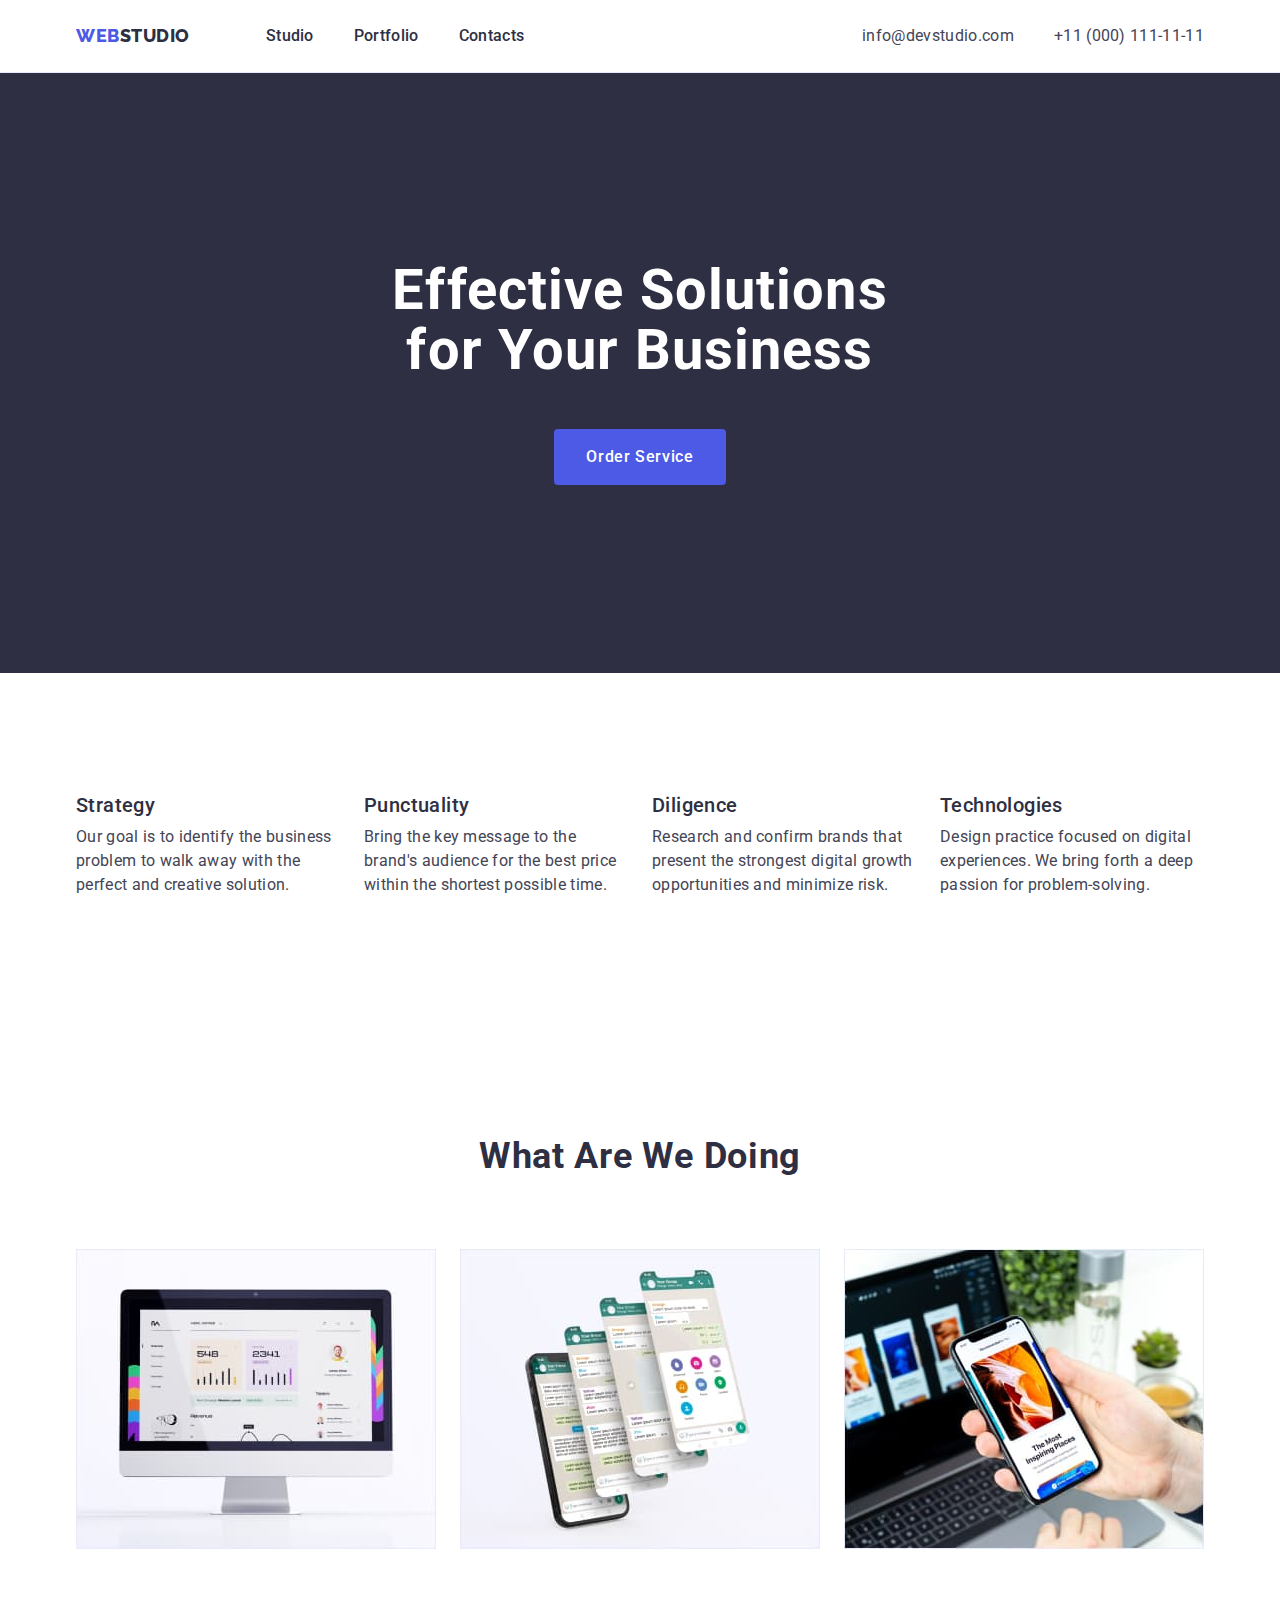
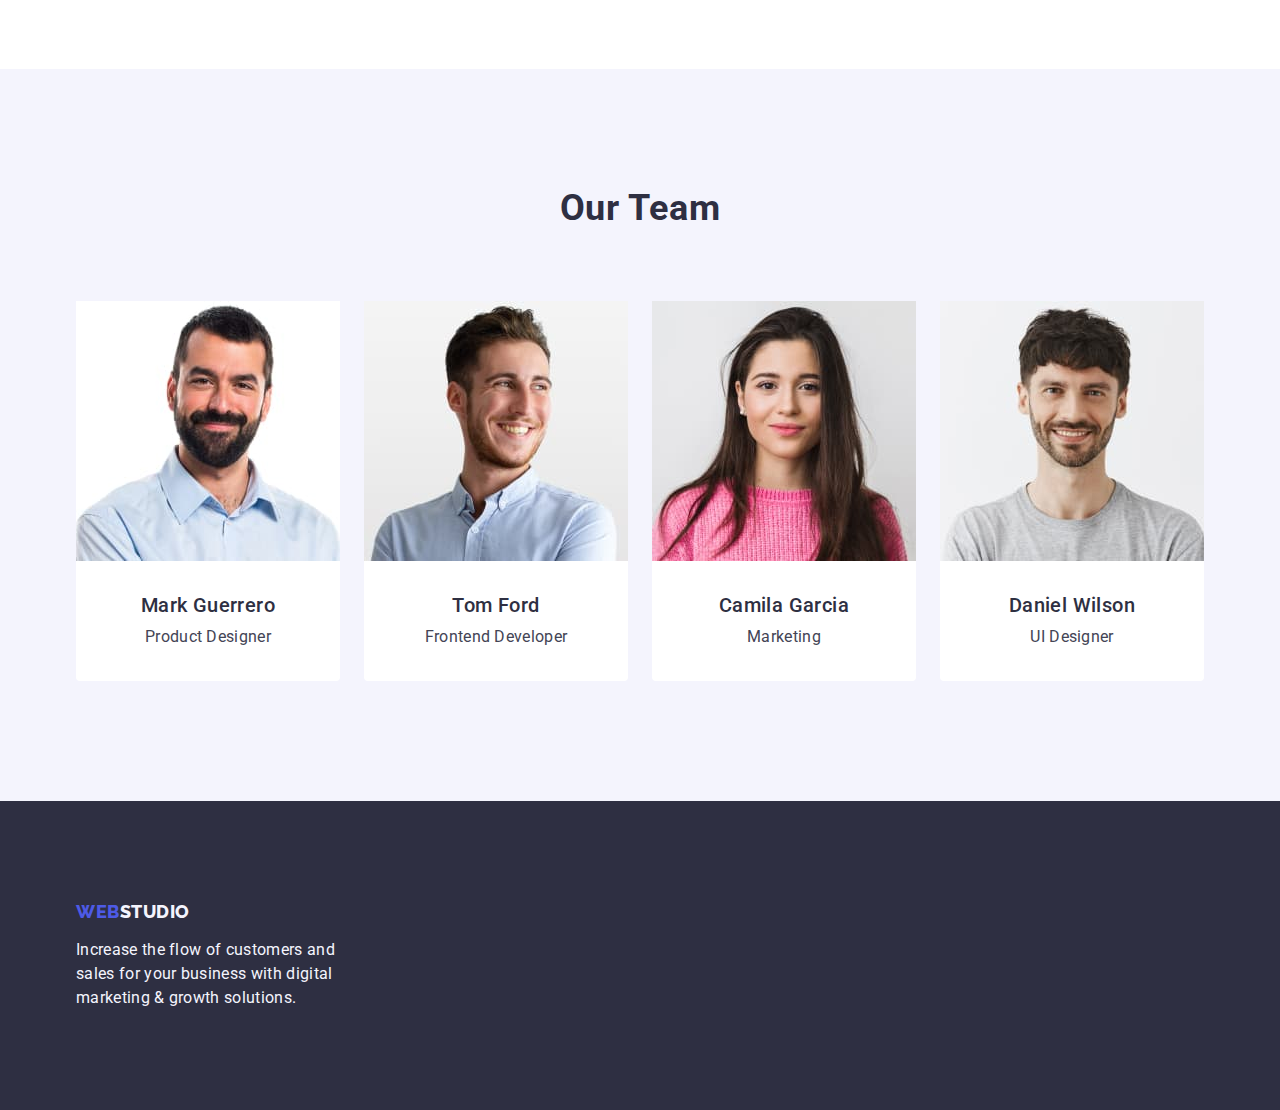
==== index.html @ d8a312a1 "Initial commit" ====
<!DOCTYPE html>
<html lang="en">
  <head>
    <meta charset="UTF-8" />
    <meta name="viewport" content="width=device-width, initial-scale=1.0" />
    <title>WEB Studio</title>
    <link
      rel="stylesheet"
      href="https://cdnjs.cloudflare.com/ajax/libs/modern-normalize/2.0.0/modern-normalize.min.css"
    />
    <link rel="preconnect" href="https://fonts.googleapis.com" />
    <link rel="preconnect" href="https://fonts.gstatic.com" crossorigin />
    <link
      href="https://fonts.googleapis.com/css2?family=Raleway:wght@800&family=Roboto:wght@400;500;700&display=swap"
      rel="stylesheet"
    />
    <link rel="stylesheet" href="./css/styles.css" />
  </head>
  <body>
    <header class="heder">
      <div class="heder-container container">
        <nav class="navigation">
          <a href="./index.html" class="logo link"
            >Web<span class="accent">Studio</span></a
          >
          <ul class="nav-list list">
            <li>
              <a href="./index.html" class="nav-link link">Studio</a>
            </li>
            <li>
              <a href="./portfolio.html" class="nav-link link">Portfolio</a>
            </li>
            <li>
              <a href="" class="nav-link link">Contacts</a>
            </li>
          </ul>
        </nav>
        <address class="address">
          <ul class="address-list list">
            <li>
              <a href="mailto:info@devstudio.com" class="address-link link"
                >info@devstudio.com</a
              >
            </li>
            <li>
              <a href="tel:+110001111111" class="address-link link"
                >+11 (000) 111-11-11</a
              >
            </li>
          </ul>
        </address>
      </div>
    </header>
    <main>
      <section class="hero">
        <div class="container">
          <h1 class="hero-title">Effective Solutions for Your Business</h1>
          <button type="button" class="hero-btn btn">Order Service</button>
        </div>
      </section>

      <section class="section features">
        <div class="container">
          <h2 class="section-title visually-hidden">Features</h2>
          <ul class="features-list list">
            <li class="features-item">
              <h3 class="subtitle">Strategy</h3>
              <p class="text">
                Our goal is to identify the business problem to walk away with
                the perfect and creative solution.
              </p>
            </li>
            <li class="features-item">
              <h3 class="subtitle">Punctuality</h3>
              <p class="text">
                Bring the key message to the brand's audience for the best price
                within the shortest possible time.
              </p>
            </li>
            <li class="features-item">
              <h3 class="subtitle">Diligence</h3>
              <p class="text">
                Research and confirm brands that present the strongest digital
                growth opportunities and minimize risk.
              </p>
            </li>
            <li class="features-item">
              <h3 class="subtitle">Technologies</h3>
              <p class="text">
                Design practice focused on digital experiences. We bring forth a
                deep passion for problem-solving.
              </p>
            </li>
          </ul>
        </div>
      </section>

      <section class="wokr section">
        <div class="container">
          <h2 class="section-title">What are we doing</h2>
          <ul class="work-list list">
            <li class="work-item">
              <img src="./images/img1.jpg" alt="PC" width="360" />
            </li>
            <li class="work-item">
              <img src="./images/img2.jpg" alt="Mobile" width="360" />
            </li>
            <li class="work-item">
              <img src="./images/img3.jpg" alt="Phone" width="360" />
            </li>
          </ul>
        </div>
      </section>

      <section class="team section">
        <div class="container">
          <h2 class="section-title">Our Team</h2>
          <ul class="team-list list">
            <li class="team-item">
              <img src="./images/photo1.jpg" alt="Mark Guerrero" width="264" />
              <div class="wrap">
                <h3 class="subtitle">Mark Guerrero</h3>
                <p class="text">Product Designer</p>
              </div>
            </li>
            <li class="team-item">
              <img src="./images/photo2.jpg" alt="Tom Ford" width="264" />
              <div class="wrap">
                <h3 class="subtitle">Tom Ford</h3>
                <p class="text">Frontend Developer</p>
              </div>
            </li>
            <li class="team-item">
              <img src="./images/photo3.jpg" alt="Camila Garcia" width="264" />
              <div class="wrap">
                <h3 class="subtitle">Camila Garcia</h3>
                <p class="text">Marketing</p>
              </div>
            </li>
            <li class="team-item">
              <img src="./images/photo4.jpg" alt="Daniel Wilson" width="264" />
              <div class="wrap">
                <h3 class="subtitle">Daniel Wilson</h3>
                <p class="text">UI Designer</p>
              </div>
            </li>
          </ul>
        </div>
      </section>
    </main>
    <footer class="footer footer-section">
      <div class="container">
        <a href="./index.html" class="footer-logo logo link"
          >Web<span class="footer-span">Studio</span></a
        >
        <p class="footer-text">
          Increase the flow of customers and sales for your business with
          digital marketing & growth solutions.
        </p>
      </div>
    </footer>
  </body>
</html>
---- css/styles.css ----
/* ============== COMMON STYLES ============== */
:root {
    --iris: #4D5AE5;
    --ocean: #404BBF;
    --white: #FFFFFF;
    --navy-blue: #2E2F42;
    --slate: #434455;
    --cloud: #F4F4FD;
    --cornflower:#E7E9FC;
}

h1,
h2,
h3,
h4,
h5,
h6,
p {
    margin-top: 0;
    margin-bottom: 0;
}

ul,
ol {
    margin-top: 0;
    margin-bottom: 0;
    padding-left: 0;
}

img {
    display: block;
}

.list {
    list-style-type: none;
}

.link {
    text-decoration: none;
}

button {
    cursor: pointer;
}

body {
    font-family: 'Roboto', sans-serif;
    font-size: 16px;
    font-weight: 400;
    line-height: 1.5;
    letter-spacing: 0.02em;
    color: var(--slate);
    background-color: var(--white);
}

.container {
    max-width:1158px;
    padding-left: 15px;
    padding-right: 15px;
    margin-left: auto;
    margin-right: auto;     
}

.section-title {
    margin-bottom: 72px;
    text-align: center;
    font-size: 36px;
    font-weight: 700;
    line-height: 1.11;
    letter-spacing: 0.02em;
    text-transform: capitalize;
    color: var(--navy-blue);
}

.visually-hidden {
    position: absolute;
    width: 1px;
    height: 1px;
    margin: -1px;
    border: 0;
    padding: 0;
    white-space: nowrap;
    clip-path: inset(100%);
    clip: rect(0 0 0 0);
    overflow: hidden;
}

.section {
    padding-top: 120px;
    padding-bottom: 120px;
}
/* ============== COMMON STYLES ============== */

/* ============== HEDER STYLES ============== */

.heder {
    border-bottom: 1px solid var(--cornflower);
}

.heder-container {
    display: flex;
    justify-content: space-between;
}

.navigation {
    display: flex;
    align-items: center;
}


.logo{
    margin-right: 76px;
    font-family: 'Raleway', sans-serif;
    color: var(--iris);
    font-size: 18px;
    font-weight: 800;
    line-height: 1.17;
    letter-spacing: 0.03em;
    text-transform: uppercase;       
}

.accent {
    color: var(--navy-blue);
}

.nav-list {
    display: flex;
    gap: 40px;
}

.nav-link {
    display: inline-block;
    padding-top: 24px;
    padding-bottom: 24px;
    color: var(--navy-blue);
    font-weight: 500;
    font-style: normal;
}

address {
    font-style: normal;
}

.address-list {
    display: flex;
    gap: 40px;
}

.address-link {
    display: inline-block;
    padding-top: 24px;
    padding-bottom: 24px;
    color: var(--slate);
    font-family: Roboto;
    
}

.nav-link:hover,
.nav-link:focus,
.address-link:hover,
.address-link:focus {
    color: var(--ocean);
}
/* ============== HEDER STYLES ============== */

/* ============== HERO STYLES ============== */
.hero{
    padding-top: 188px;
    padding-bottom: 188px;
    background-color: var(--navy-blue);
}

.hero-title {
    max-width: 496px;
    margin-left: auto;
    margin-right: auto;
    margin-bottom: 48px;
    text-align: center;
    font-size: 56px;
    font-weight: 700;
    line-height: 1.07;
    letter-spacing: 0.02em;
    color: var(--white);
}

.btn {
    display: block;
    border-radius: 4px;
   font-family: inherit;
    font-size: 16px;
    font-weight: 500;
    line-height: 1.5;
    letter-spacing: 0.04em;
    color: var(--white);
    background-color: #4D5AE5;
   
}

.btn:hover,
.btn:focus {
    background-color: var(--ocean);
}

.hero-btn {
    margin-left: auto;
    margin-right: auto;
    border: none;
    padding: 16px 32px;
    min-width: 169px;
}

/* ============== HERO STYLES ============== */

/* ============== Features STYLES ============== */

/* .features {
    padding-bottom: 120px;
} */

.features-list {
    display: flex;
    gap: 24px;
}

.features-item {
    flex-basis: calc((100% - 3 * 24px) / 4);
}

.subtitle {
    margin-bottom: 8px;
    color: var(--navy-blue);
    font-size: 20px;
    font-weight: 500;
    line-height: 1.2;
    letter-spacing: 0.02em;
}


/* ============== Features STYLES ============== */

/* ============== Work STYLES ============== */

.work-list {
    display: flex;
    gap: 24px;
}

/* ============== WORK STYLES ============== */






/* ============== Team STYLES ============== */


.team {
    background-color: var(--cloud);
}

.team-list {
    display: flex;
    gap: 24px;
}

.team-item {
    border-radius: 0px 0px 4px 4px;
    background-color: var(--white);
}

.wrap {
    padding: 32px 0px;
    text-align: center;
}

/* ============== Team STYLES ============== */

/* ============== Footer STYLES ============== */

.footer {
    background-color: var(--navy-blue);
}

.footer-section {
    padding-top: 100px;
    padding-bottom: 100px;
}

.footer-logo {
    display: inline-block;
    margin-bottom: 16px;
}

.footer-span {
    color: var(--cloud);
}

.footer-text{
    width: 264px;
    color: var(--cloud);
}

/* ============== Footer STYLES ============== */

/* ============== PORTFOLIO STYLES ============== */

.portfolio {
    padding-top: 96px;
}

.filter {
    display: flex;
    gap: 24px;
    justify-content: center;
    margin-bottom: 72px;
}

.portfolio-btn{
    display: block;
    padding: 12px 24px;
    border: 1px solid var(--cornflower);
    background: var(--cloud);
    text-align: center;
    font-weight: 500;
    letter-spacing: 0.04em;
    color: var(--iris);
}

.portfolio-btn:hover,
.portfolio-btn:focus {
    border: 1px solid transparent;
    background: var(--ocean);
    color: var(--white);
}

.portfolio-list {
    display: flex;
    flex-wrap: wrap;
    row-gap: 48px;
    column-gap: 24px;
}

.portfolio-wrap {
    border: 1px solid #e7e9fc;
    border-top: none;
    padding: 32px 16px;
}

.text{
    color: var(--slate);
}
/* ============== PORTFOLIO STYLES ============== */
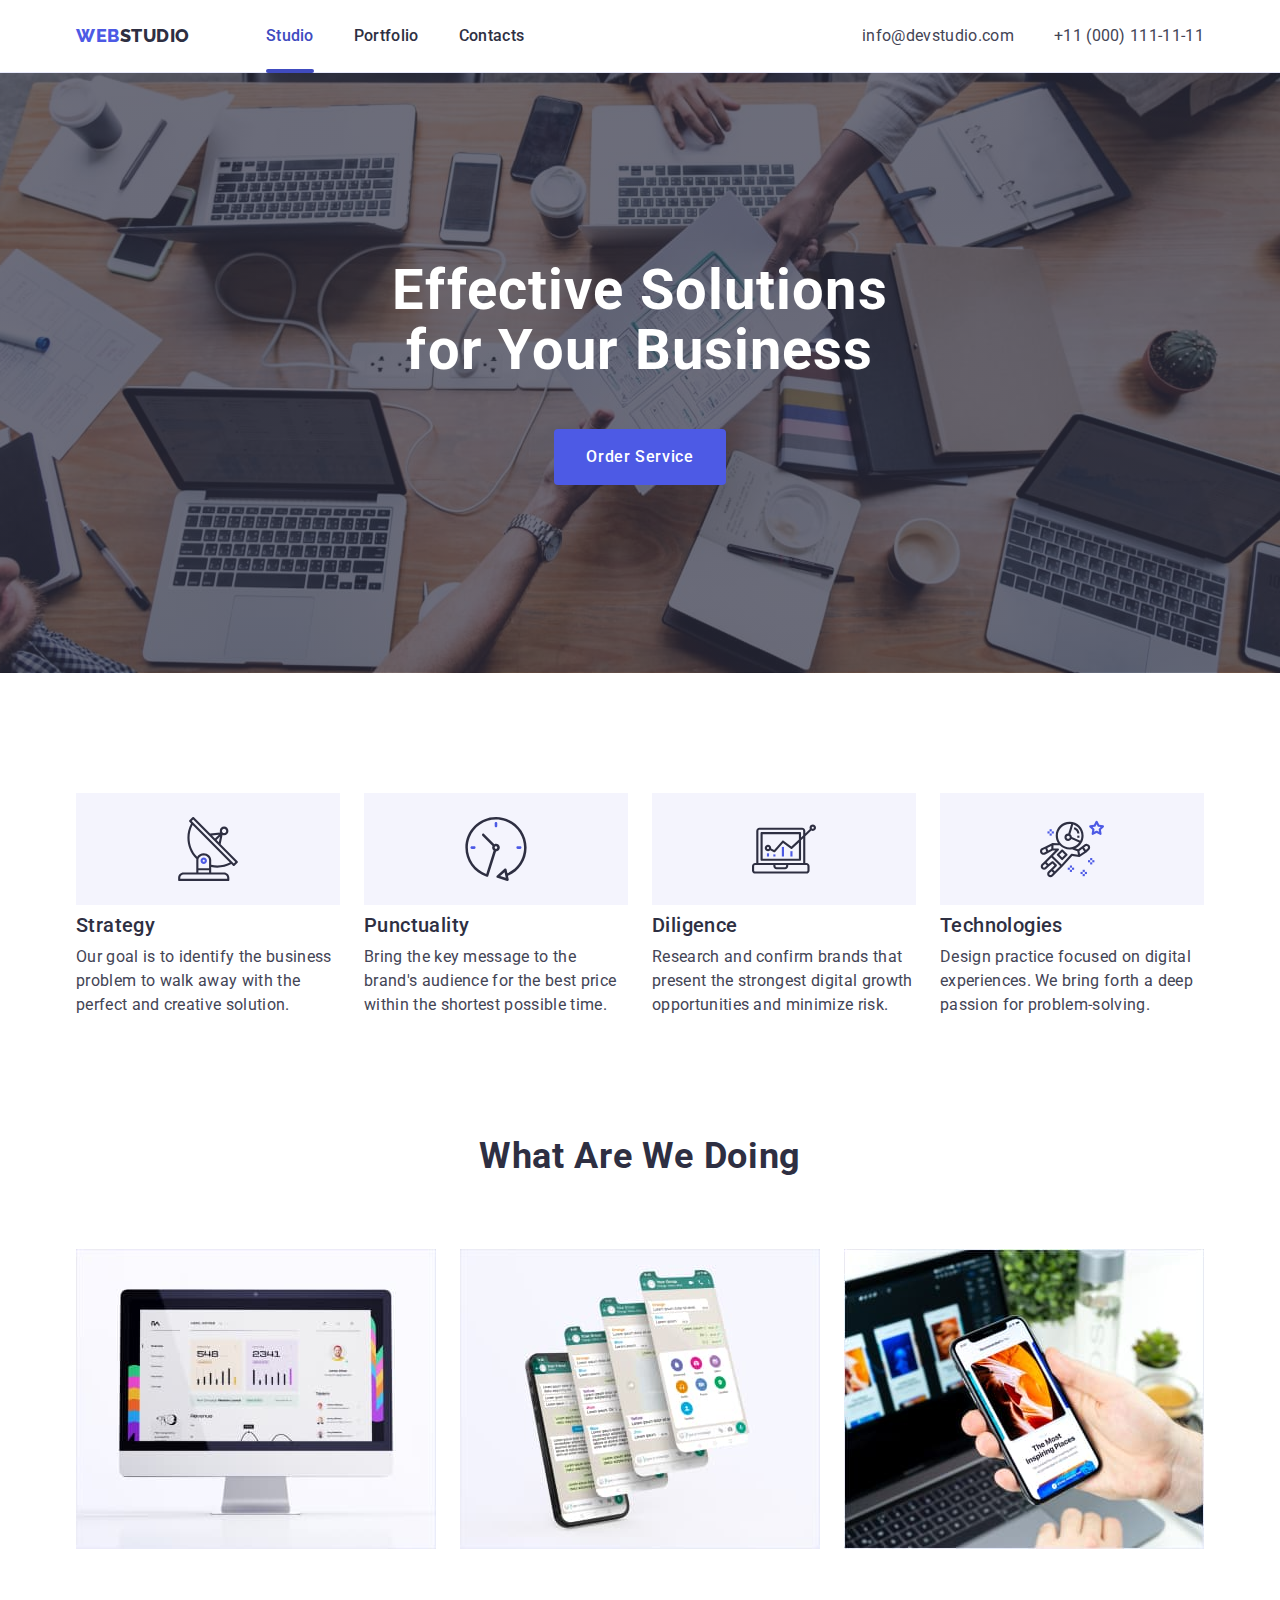
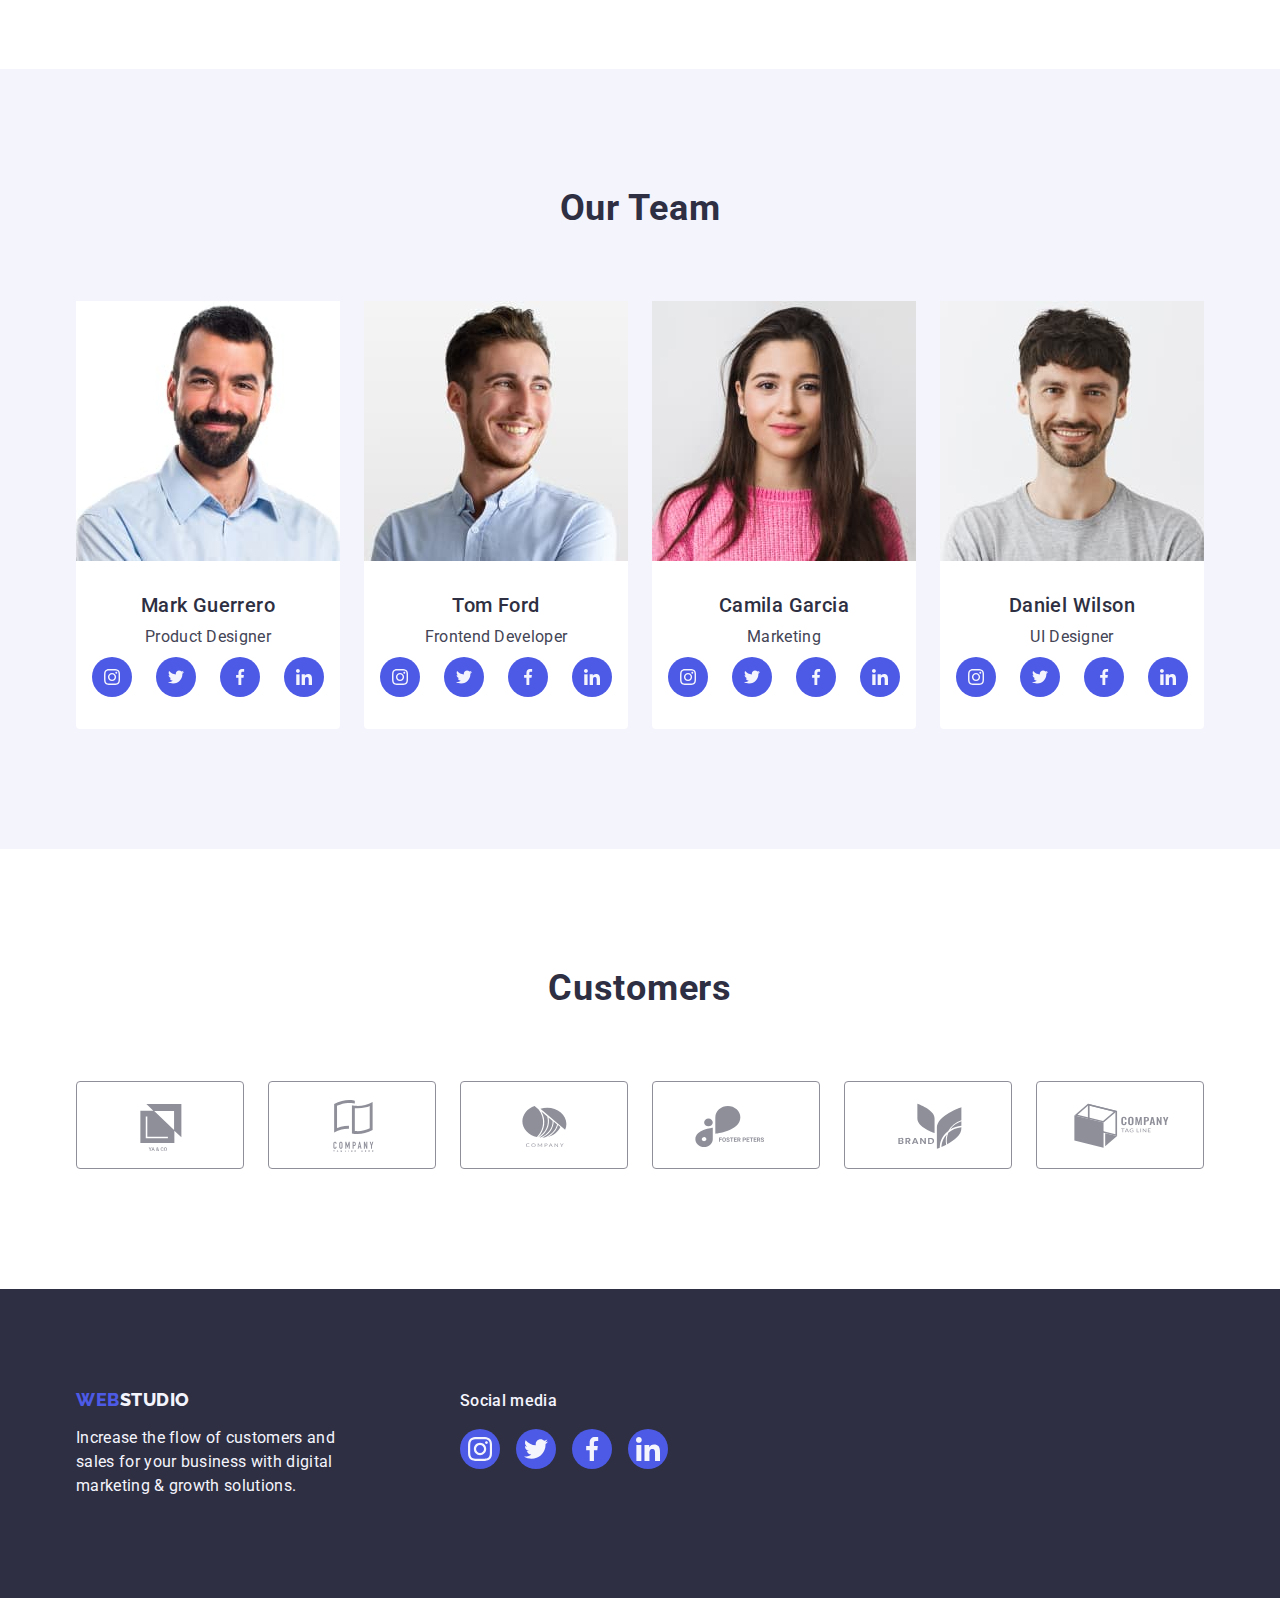
==== commit 0873680f: "hw" ====
--- a/index.html
+++ b/index.html
@@ -25,7 +25,7 @@
           >
           <ul class="nav-list list">
             <li>
-              <a href="./index.html" class="nav-link link">Studio</a>
+              <a href="./index.html" class="nav-link link current">Studio</a>
             </li>
             <li>
               <a href="./portfolio.html" class="nav-link link">Portfolio</a>
@@ -55,7 +55,9 @@
       <section class="hero">
         <div class="container">
           <h1 class="hero-title">Effective Solutions for Your Business</h1>
-          <button type="button" class="hero-btn btn">Order Service</button>
+          <button type="button" class="hero-btn btn" data-modal-open>
+            Order Service
+          </button>
         </div>
       </section>
 
@@ -64,6 +66,16 @@
           <h2 class="section-title visually-hidden">Features</h2>
           <ul class="features-list list">
             <li class="features-item">
+              <div class="wrap-icon">
+                <svg
+                  class="features-icon"
+                  width="64"
+                  height="64"
+                  aria-label="antenna icon"
+                >
+                  <use href="./images/icons.svg#icon-antenna"></use>
+                </svg>
+              </div>
               <h3 class="subtitle">Strategy</h3>
               <p class="text">
                 Our goal is to identify the business problem to walk away with
@@ -71,6 +83,16 @@
               </p>
             </li>
             <li class="features-item">
+              <div class="wrap-icon">
+                <svg
+                  class="features-icon"
+                  width="64"
+                  height="64"
+                  aria-label="antenna icon"
+                >
+                  <use href="./images/icons.svg#icon-clock"></use>
+                </svg>
+              </div>
               <h3 class="subtitle">Punctuality</h3>
               <p class="text">
                 Bring the key message to the brand's audience for the best price
@@ -78,6 +100,16 @@
               </p>
             </li>
             <li class="features-item">
+              <div class="wrap-icon">
+                <svg
+                  class="features-icon"
+                  width="64"
+                  height="64"
+                  aria-label="antenna icon"
+                >
+                  <use href="./images/icons.svg#icon-diagram"></use>
+                </svg>
+              </div>
               <h3 class="subtitle">Diligence</h3>
               <p class="text">
                 Research and confirm brands that present the strongest digital
@@ -85,6 +117,16 @@
               </p>
             </li>
             <li class="features-item">
+              <div class="wrap-icon">
+                <svg
+                  class="features-icon"
+                  width="64"
+                  height="64"
+                  aria-label="antenna icon"
+                >
+                  <use href="./images/icons.svg#icon-astronaut"></use>
+                </svg>
+              </div>
               <h3 class="subtitle">Technologies</h3>
               <p class="text">
                 Design practice focused on digital experiences. We bring forth a
@@ -121,6 +163,56 @@
               <div class="wrap">
                 <h3 class="subtitle">Mark Guerrero</h3>
                 <p class="text">Product Designer</p>
+                <ul class="social-list list">
+                  <li>
+                    <a class="social-link link" href="">
+                      <svg
+                        class="social-icon"
+                        width="16"
+                        height="16"
+                        aria-label="icon instagram"
+                      >
+                        <use href="./images/icons.svg#icon-instagram"></use>
+                      </svg>
+                    </a>
+                  </li>
+                  <li>
+                    <a class="social-link link" href="">
+                      <svg
+                        class="social-icon"
+                        width="16"
+                        height="16"
+                        aria-label="icon twitter"
+                      >
+                        <use href="./images/icons.svg#icon-twitter"></use>
+                      </svg>
+                    </a>
+                  </li>
+                  <li>
+                    <a class="social-link link" href="">
+                      <svg
+                        class="social-icon"
+                        width="16"
+                        height="16"
+                        aria-label="icon facebook"
+                      >
+                        <use href="./images/icons.svg#icon-facebook"></use>
+                      </svg>
+                    </a>
+                  </li>
+                  <li>
+                    <a class="social-link link" href="">
+                      <svg
+                        class="social-icon"
+                        width="16"
+                        height="16"
+                        aria-label="icon linkedin"
+                      >
+                        <use href="./images/icons.svg#icon-linkedin"></use>
+                      </svg>
+                    </a>
+                  </li>
+                </ul>
               </div>
             </li>
             <li class="team-item">
@@ -128,6 +220,56 @@
               <div class="wrap">
                 <h3 class="subtitle">Tom Ford</h3>
                 <p class="text">Frontend Developer</p>
+                <ul class="social-list list">
+                  <li>
+                    <a class="social-link link" href="">
+                      <svg
+                        class="social-icon"
+                        width="16"
+                        height="16"
+                        aria-label="icon instagram"
+                      >
+                        <use href="./images/icons.svg#icon-instagram"></use>
+                      </svg>
+                    </a>
+                  </li>
+                  <li>
+                    <a class="social-link link" href="">
+                      <svg
+                        class="social-icon"
+                        width="16"
+                        height="16"
+                        aria-label="icon twitter"
+                      >
+                        <use href="./images/icons.svg#icon-twitter"></use>
+                      </svg>
+                    </a>
+                  </li>
+                  <li>
+                    <a class="social-link link" href="">
+                      <svg
+                        class="social-icon"
+                        width="16"
+                        height="16"
+                        aria-label="icon facebook"
+                      >
+                        <use href="./images/icons.svg#icon-facebook"></use>
+                      </svg>
+                    </a>
+                  </li>
+                  <li>
+                    <a class="social-link link" href="">
+                      <svg
+                        class="social-icon"
+                        width="16"
+                        height="16"
+                        aria-label="icon linkedin"
+                      >
+                        <use href="./images/icons.svg#icon-linkedin"></use>
+                      </svg>
+                    </a>
+                  </li>
+                </ul>
               </div>
             </li>
             <li class="team-item">
@@ -135,6 +277,56 @@
               <div class="wrap">
                 <h3 class="subtitle">Camila Garcia</h3>
                 <p class="text">Marketing</p>
+                <ul class="social-list list">
+                  <li>
+                    <a class="social-link link" href="">
+                      <svg
+                        class="social-icon"
+                        width="16"
+                        height="16"
+                        aria-label="icon instagram"
+                      >
+                        <use href="./images/icons.svg#icon-instagram"></use>
+                      </svg>
+                    </a>
+                  </li>
+                  <li>
+                    <a class="social-link link" href="">
+                      <svg
+                        class="social-icon"
+                        width="16"
+                        height="16"
+                        aria-label="icon twitter"
+                      >
+                        <use href="./images/icons.svg#icon-twitter"></use>
+                      </svg>
+                    </a>
+                  </li>
+                  <li>
+                    <a class="social-link link" href="">
+                      <svg
+                        class="social-icon"
+                        width="16"
+                        height="16"
+                        aria-label="icon facebook"
+                      >
+                        <use href="./images/icons.svg#icon-facebook"></use>
+                      </svg>
+                    </a>
+                  </li>
+                  <li>
+                    <a class="social-link link" href="">
+                      <svg
+                        class="social-icon"
+                        width="16"
+                        height="16"
+                        aria-label="icon linkedin"
+                      >
+                        <use href="./images/icons.svg#icon-linkedin"></use>
+                      </svg>
+                    </a>
+                  </li>
+                </ul>
               </div>
             </li>
             <li class="team-item">
@@ -142,22 +334,221 @@
               <div class="wrap">
                 <h3 class="subtitle">Daniel Wilson</h3>
                 <p class="text">UI Designer</p>
-              </div>
+                <ul class="social-list list">
+                  <li>
+                    <a class="social-link link" href="">
+                      <svg
+                        class="social-icon"
+                        width="16"
+                        height="16"
+                        aria-label="icon instagram"
+                      >
+                        <use href="./images/icons.svg#icon-instagram"></use>
+                      </svg>
+                    </a>
+                  </li>
+                  <li>
+                    <a class="social-link link" href="">
+                      <svg
+                        class="social-icon"
+                        width="16"
+                        height="16"
+                        aria-label="icon twitter"
+                      >
+                        <use href="./images/icons.svg#icon-twitter"></use>
+                      </svg>
+                    </a>
+                  </li>
+                  <li>
+                    <a class="social-link link" href="">
+                      <svg
+                        class="social-icon"
+                        width="16"
+                        height="16"
+                        aria-label="icon facebook"
+                      >
+                        <use href="./images/icons.svg#icon-facebook"></use>
+                      </svg>
+                    </a>
+                  </li>
+                  <li>
+                    <a class="social-link link" href="">
+                      <svg
+                        class="social-icon"
+                        width="16"
+                        height="16"
+                        aria-label="icon linkedin"
+                      >
+                        <use href="./images/icons.svg#icon-linkedin"></use>
+                      </svg>
+                    </a>
+                  </li>
+                </ul>
+              </div>
+            </li>
+          </ul>
+        </div>
+      </section>
+
+      <section class="section">
+        <div class="container">
+          <h2 class="section-title">Customers</h2>
+          <ul class="customers-list list">
+            <li>
+              <a class="customers-link link" href="">
+                <svg
+                  class="customers-icon"
+                  width="104"
+                  height="56"
+                  aria-label="logo1"
+                >
+                  <use href="./images/icons.svg#icon-logo1"></use>
+                </svg>
+              </a>
+            </li>
+            <li>
+              <a class="customers-link link" href="">
+                <svg
+                  class="customers-icon"
+                  width="104"
+                  height="56"
+                  aria-label="logo2"
+                >
+                  <use href="./images/icons.svg#icon-logo2"></use>
+                </svg>
+              </a>
+            </li>
+            <li>
+              <a class="customers-link link" href="">
+                <svg
+                  class="customers-icon"
+                  width="104"
+                  height="56"
+                  aria-label="logo3"
+                >
+                  <use href="./images/icons.svg#icon-logo3"></use>
+                </svg>
+              </a>
+            </li>
+            <li>
+              <a class="customers-link link" href="">
+                <svg
+                  class="customers-icon"
+                  width="104"
+                  height="56"
+                  aria-label="logo4"
+                >
+                  <use href="./images/icons.svg#icon-logo4"></use>
+                </svg>
+              </a>
+            </li>
+            <li>
+              <a class="customers-link link" href="">
+                <svg
+                  class="customers-icon"
+                  width="104"
+                  height="56"
+                  aria-label="logo5"
+                >
+                  <use href="./images/icons.svg#icon-logo5"></use>
+                </svg>
+              </a>
+            </li>
+            <li>
+              <a class="customers-link link" href="">
+                <svg
+                  class="customers-icon"
+                  width="104"
+                  height="56"
+                  aria-label="logo6"
+                >
+                  <use href="./images/icons.svg#icon-logo6"></use>
+                </svg>
+              </a>
             </li>
           </ul>
         </div>
       </section>
     </main>
-    <footer class="footer footer-section">
-      <div class="container">
-        <a href="./index.html" class="footer-logo logo link"
-          >Web<span class="footer-span">Studio</span></a
-        >
-        <p class="footer-text">
-          Increase the flow of customers and sales for your business with
-          digital marketing & growth solutions.
-        </p>
+    <footer class="footer">
+      <div class="footer-container container">
+        <div>
+          <a href="./index.html" class="footer-logo logo link"
+            >Web<span class="footer-span">Studio</span></a
+          >
+          <p class="footer-text">
+            Increase the flow of customers and sales for your business with
+            digital marketing & growth solutions.
+          </p>
+        </div>
+        <div>
+          <p class="social-text">Social media</p>
+          <ul class="footer-social-list list">
+            <li>
+              <a class="social-link link" href="">
+                <svg
+                  class="social-icon"
+                  width="24"
+                  height="24"
+                  aria-label="icon instagram"
+                >
+                  <use href="./images/icons.svg#icon-instagram"></use>
+                </svg>
+              </a>
+            </li>
+            <li>
+              <a class="social-link link" href="">
+                <svg
+                  class="social-icon"
+                  width="24"
+                  height="24"
+                  aria-label="icon twitter"
+                >
+                  <use href="./images/icons.svg#icon-twitter"></use>
+                </svg>
+              </a>
+            </li>
+            <li>
+              <a class="social-link link" href="">
+                <svg
+                  class="social-icon"
+                  width="24"
+                  height="24"
+                  aria-label="icon facebook"
+                >
+                  <use href="./images/icons.svg#icon-facebook"></use>
+                </svg>
+              </a>
+            </li>
+            <li>
+              <a class="social-link link" href="">
+                <svg
+                  class="social-icon"
+                  width="24"
+                  height="24"
+                  aria-label="icon linkedin"
+                >
+                  <use href="./images/icons.svg#icon-linkedin"></use>
+                </svg>
+              </a>
+            </li>
+          </ul>
+        </div>
       </div>
     </footer>
+
+    <!-- BACKDROP -->
+
+    <div class="backdrop is-hidden" data-modal>
+      <div class="modal">
+        <button class="modal-close-btn" type="button" data-modal-close>
+          <svg class="close-btn-icon" width="8" height="8">
+            <use href="./images/icons.svg#icon-close-btn"></use>
+          </svg>
+        </button>
+      </div>
+    </div>
+
+    <script src="./js/modal.js"></script>
   </body>
 </html>
--- a/css/styles.css
+++ b/css/styles.css
@@ -135,6 +135,8 @@
     color: var(--navy-blue);
     font-weight: 500;
     font-style: normal;
+
+    transition: color cubic-bezier(0.4, 0, 0.2, 1) 250ms;
 }
 
 address {
@@ -152,23 +154,54 @@
     padding-bottom: 24px;
     color: var(--slate);
     font-family: Roboto;
+
+    transition: color cubic-bezier(0.4, 0, 0.2, 1) 250ms;
     
+}
+
+.nav-link {
+    position: relative;
+}
+
+.current {
+    color: var(--ocean);
+}
+
+
+.current::after {
+    display: block;
+    position: absolute;
+    bottom: -1px;
+    content: "";
+    width: 100%;
+    height: 4px;
+    border-radius: 2px;
+    background: var(--ocean);
+
 }
 
 .nav-link:hover,
 .nav-link:focus,
 .address-link:hover,
 .address-link:focus {
-    color: var(--ocean);
+    color: var(--ocean)
 }
 /* ============== HEDER STYLES ============== */
 
 /* ============== HERO STYLES ============== */
 .hero{
+    margin-left: auto;
+    margin-right: auto;
     padding-top: 188px;
     padding-bottom: 188px;
     background-color: var(--navy-blue);
-}
+    background-image:linear-gradient(rgba(46, 47, 66, 0.70), rgba(46, 47, 66, 0.70)), url(../images/hero.jpg);
+    background-size: cover;
+    background-position: center;
+    max-width: 1440px;
+}
+
+
 
 .hero-title {
     max-width: 496px;
@@ -186,13 +219,15 @@
 .btn {
     display: block;
     border-radius: 4px;
-   font-family: inherit;
+    font-family: inherit;
     font-size: 16px;
     font-weight: 500;
     line-height: 1.5;
     letter-spacing: 0.04em;
     color: var(--white);
-    background-color: #4D5AE5;
+    background-color: var(--iris);
+
+    transition: background-color cubic-bezier(0.4, 0, 0.2, 1) 250ms;
    
 }
 
@@ -213,9 +248,9 @@
 
 /* ============== Features STYLES ============== */
 
-/* .features {
-    padding-bottom: 120px;
-} */
+.features {
+    padding-bottom: 0px;
+}
 
 .features-list {
     display: flex;
@@ -224,6 +259,20 @@
 
 .features-item {
     flex-basis: calc((100% - 3 * 24px) / 4);
+}
+
+.wrap-icon {
+    width: 100%;
+    margin-bottom: 8px;
+    padding-top: 24px;
+    padding-bottom: 24px;
+    background-color: var(--cloud);
+}
+
+.features-icon {
+    display: block;
+    margin-left: auto;
+    margin-right: auto;
 }
 
 .subtitle {
@@ -247,11 +296,6 @@
 
 /* ============== WORK STYLES ============== */
 
-
-
-
-
-
 /* ============== Team STYLES ============== */
 
 
@@ -270,11 +314,69 @@
 }
 
 .wrap {
-    padding: 32px 0px;
+    padding: 32px 16px;
     text-align: center;
 }
 
+.wrap .text {
+    margin-bottom: 8px;
+}
+
+.social-list {
+    display: flex;
+    gap: 24px;
+}
+
+.social-link {
+display: flex;
+align-items: center;
+justify-content: center;
+width: 40px;
+height: 40px;
+border-radius: 50%;
+background-color: var(--iris);
+
+transition: background-color cubic-bezier(0.4, 0, 0.2, 1) 250ms;
+}
+
+.social-link:hover,
+.social-link:focus {
+    background-color: var(--ocean);
+}
+
+
 /* ============== Team STYLES ============== */
+
+
+/* ============== Customers ==================== */
+
+.customers-list {
+    display: flex;
+    gap: 24px;
+}
+
+.customers-link {
+    display: flex;
+    width: 168px;
+    height: 88px;
+    justify-content: center;
+    align-items: center;
+    border-radius: 4px;
+    border: 1px solid #8E8F99;
+    fill: #8E8F99;
+
+    transition: border cubic-bezier(0.4, 0, 0.2, 1) 250ms,
+                fill cubic-bezier(0.4, 0, 0.2, 1) 250ms ;
+}
+
+.customers-link:hover,
+.customers-link:focus {
+    border: 1px solid var(--ocean);
+    fill: var(--ocean);
+}
+
+
+/* ============== Customers ==================== */
 
 /* ============== Footer STYLES ============== */
 
@@ -282,7 +384,9 @@
     background-color: var(--navy-blue);
 }
 
-.footer-section {
+.footer-container {
+    display: flex;
+    gap: 120px;
     padding-top: 100px;
     padding-bottom: 100px;
 }
@@ -296,12 +400,96 @@
     color: var(--cloud);
 }
 
-.footer-text{
+.footer-text{  
     width: 264px;
     color: var(--cloud);
 }
 
+.social-text {
+    font-weight: 500;
+    margin-bottom: 16px;;
+    color: var(--cloud);
+}
+
+.footer-social-list{
+    display: flex;
+    gap: 16px;
+}
+
+.footer-social-list .social-link:hover,
+.footer-social-list .social-link:focus {
+    background-color: #31D0AA;
+}
 /* ============== Footer STYLES ============== */
+
+
+/* ===============Backdrop============== */
+
+.backdrop {
+    position: fixed;
+    top: 0;
+    left: 0;
+    z-index: 999;
+    width: 100%;
+    height: 100%;
+    background: rgba(46, 47, 66, 0.40);
+
+    opacity: 1;
+    visibility: visible;
+    pointer-events: auto;
+
+    transition: opacity cubic-bezier(0.4, 0, 0.2, 1) 250ms,
+            visibility cubic-bezier(0.4, 0, 0.2, 1) 250ms;
+
+}
+
+.backdrop.is-hidden {
+    opacity: 0;
+    visibility: hidden;
+    pointer-events: none;
+}
+/* ===============Backdrop============== */
+
+
+/* ===============MODAL============== */
+.modal {
+    position: absolute;
+    top: 50%;
+    left: 50%;
+    transform: translate(-50%, -50%);
+    width: 408px;
+    height: 584px;
+    border-radius: 4px;
+    background: #FCFCFC;
+    box-shadow: 0px 2px 1px 0px rgba(0, 0, 0, 0.20), 0px 1px 3px 0px rgba(0, 0, 0, 0.12), 0px 1px 1px 0px rgba(0, 0, 0, 0.14);
+}
+
+
+
+.modal-close-btn {
+    position: absolute;
+    top: 24px;
+    right: 24px;
+    width: 24px;
+    height: 24px;
+    background-color: var(--cornflower);
+    border-radius: 50%;
+    border: 1px solid rgba(0, 0, 0, 0.10);
+    fill: var(--navy-blue);
+
+    transition: background-color cubic-bezier(0.4, 0, 0.2, 1) 250ms,
+            fill cubic-bezier(0.4, 0, 0.2, 1) 250ms,
+            border cubic-bezier(0.4, 0, 0.2, 1) 250ms,;
+}
+
+.modal-close-btn:active {
+    fill: var(--white);
+    background-color: var(--ocean);
+    border: transparent;
+}
+
+/* ===============MODAL============== */
+
 
 /* ============== PORTFOLIO STYLES ============== */
 
@@ -320,17 +508,21 @@
     display: block;
     padding: 12px 24px;
     border: 1px solid var(--cornflower);
-    background: var(--cloud);
+    background-color: var(--cloud);
     text-align: center;
     font-weight: 500;
     letter-spacing: 0.04em;
     color: var(--iris);
+
+    transition: border cubic-bezier(0.4, 0, 0.2, 1) 250ms,
+        background-color cubic-bezier(0.4, 0, 0.2, 1) 250ms,
+        color cubic-bezier(0.4, 0, 0.2, 1) 250ms;
 }
 
 .portfolio-btn:hover,
 .portfolio-btn:focus {
     border: 1px solid transparent;
-    background: var(--ocean);
+    background-color: var(--ocean);
     color: var(--white);
 }
 
@@ -339,13 +531,53 @@
     flex-wrap: wrap;
     row-gap: 48px;
     column-gap: 24px;
+}
+
+.wrap-overlay {
+    position: relative;
+    overflow: hidden;
+}
+
+.overlay {
+    position: absolute;
+    top: 0;
+    left: 0;
+    width: 100%;
+    height: 100%;
+    padding: 40px 32px;
+    background-color: var(--iris);
+    color: var(--cloud);
+
+    transform: translateY(+100%);
+
+    transition: transform cubic-bezier(0.4, 0, 0.2, 1) 250ms;
+
+}
+
+.portfolio-link:hover .overlay,
+.portfolio-link:focus .overlay {
+    transform: translateY(0);
 }
 
 .portfolio-wrap {
     border: 1px solid #e7e9fc;
     border-top: none;
     padding: 32px 16px;
-}
+    box-shadow: none;
+
+    transition: border cubic-bezier(0.4, 0, 0.2, 1) 250ms,
+            background-color cubic-bezier(0.4, 0, 0.2, 1) 250ms,
+            box-shadow cubic-bezier(0.4, 0, 0.2, 1) 250ms;
+}
+
+.portfolio-link:hover .portfolio-wrap,
+.portfolio-link:focus .portfolio-wrap {
+    border: 1px solid var(--cloud);
+    background-color: var(--white);
+    box-shadow: 0px 2px 1px 0px rgba(46, 47, 66, 0.08), 0px 1px 1px 0px rgba(46, 47, 66, 0.16), 0px 1px 6px 0px rgba(46, 47, 66, 0.08);
+}
+
+
 
 .text{
     color: var(--slate);
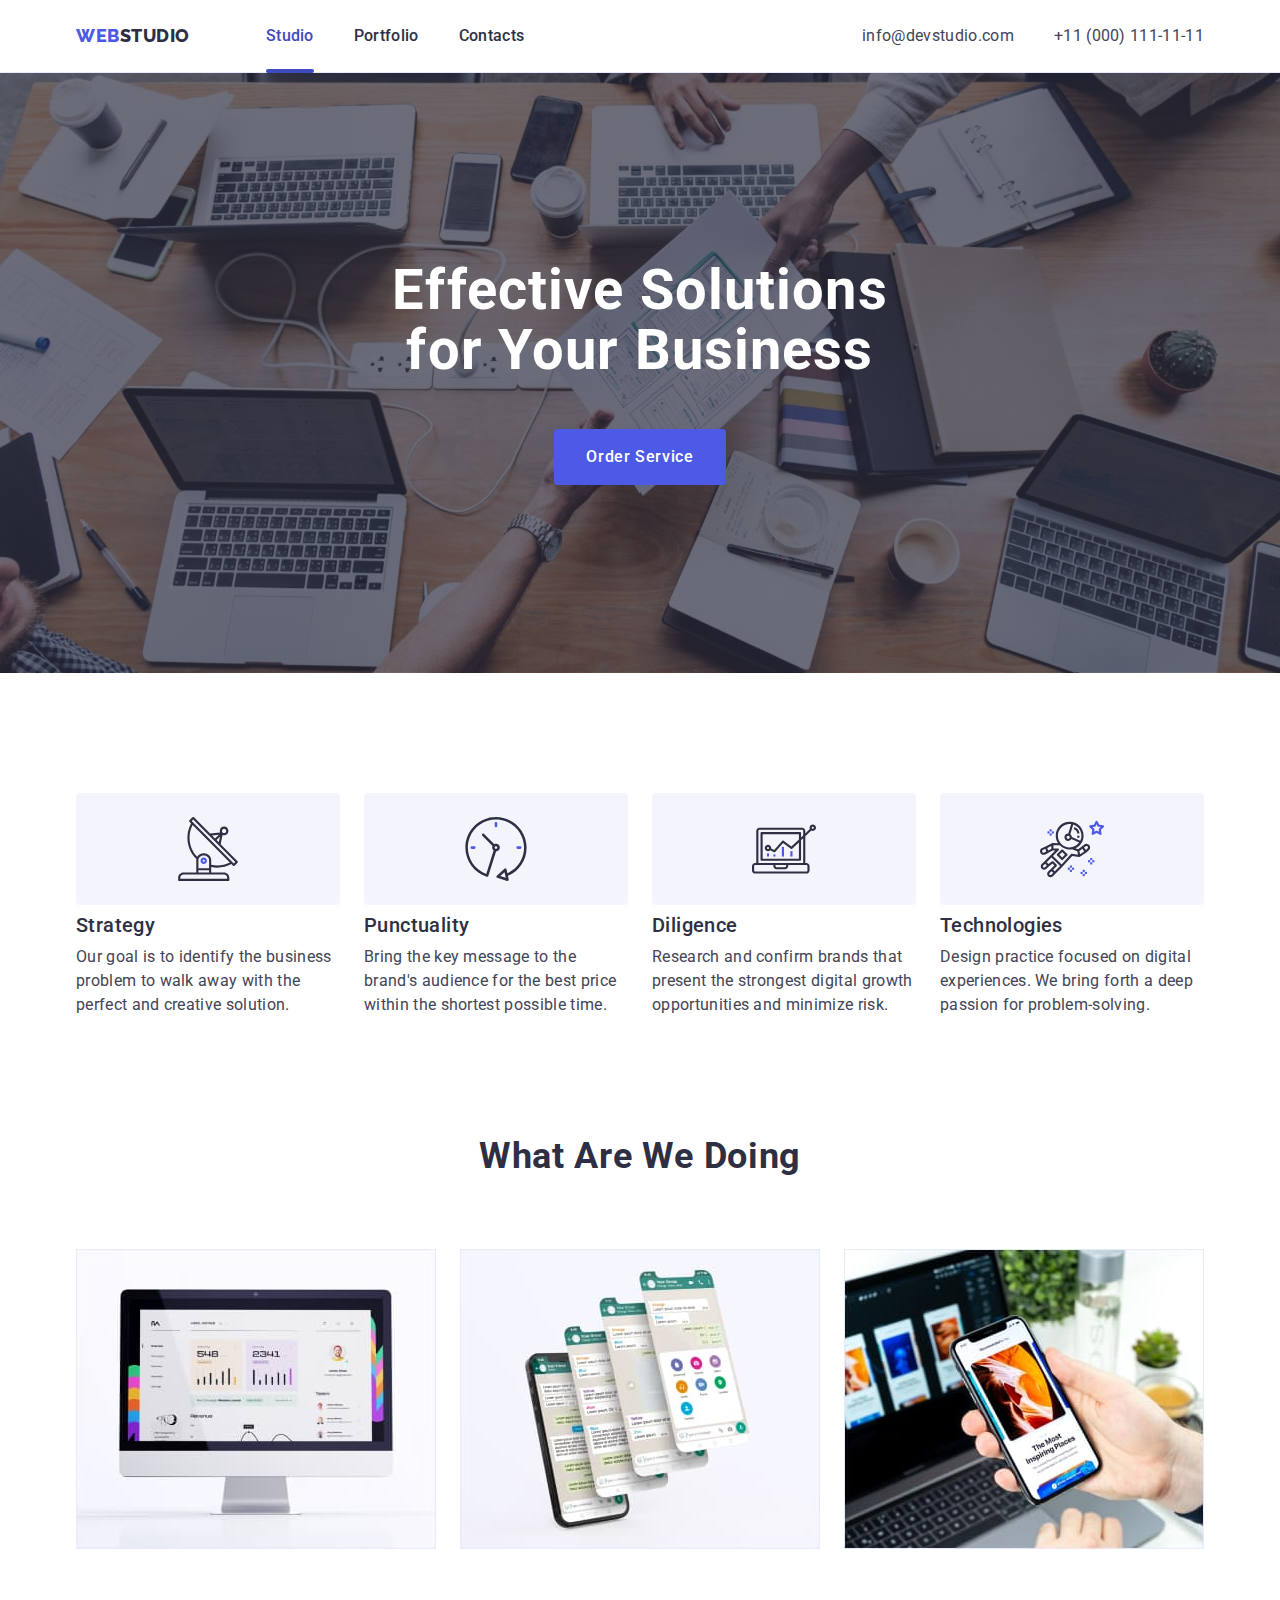
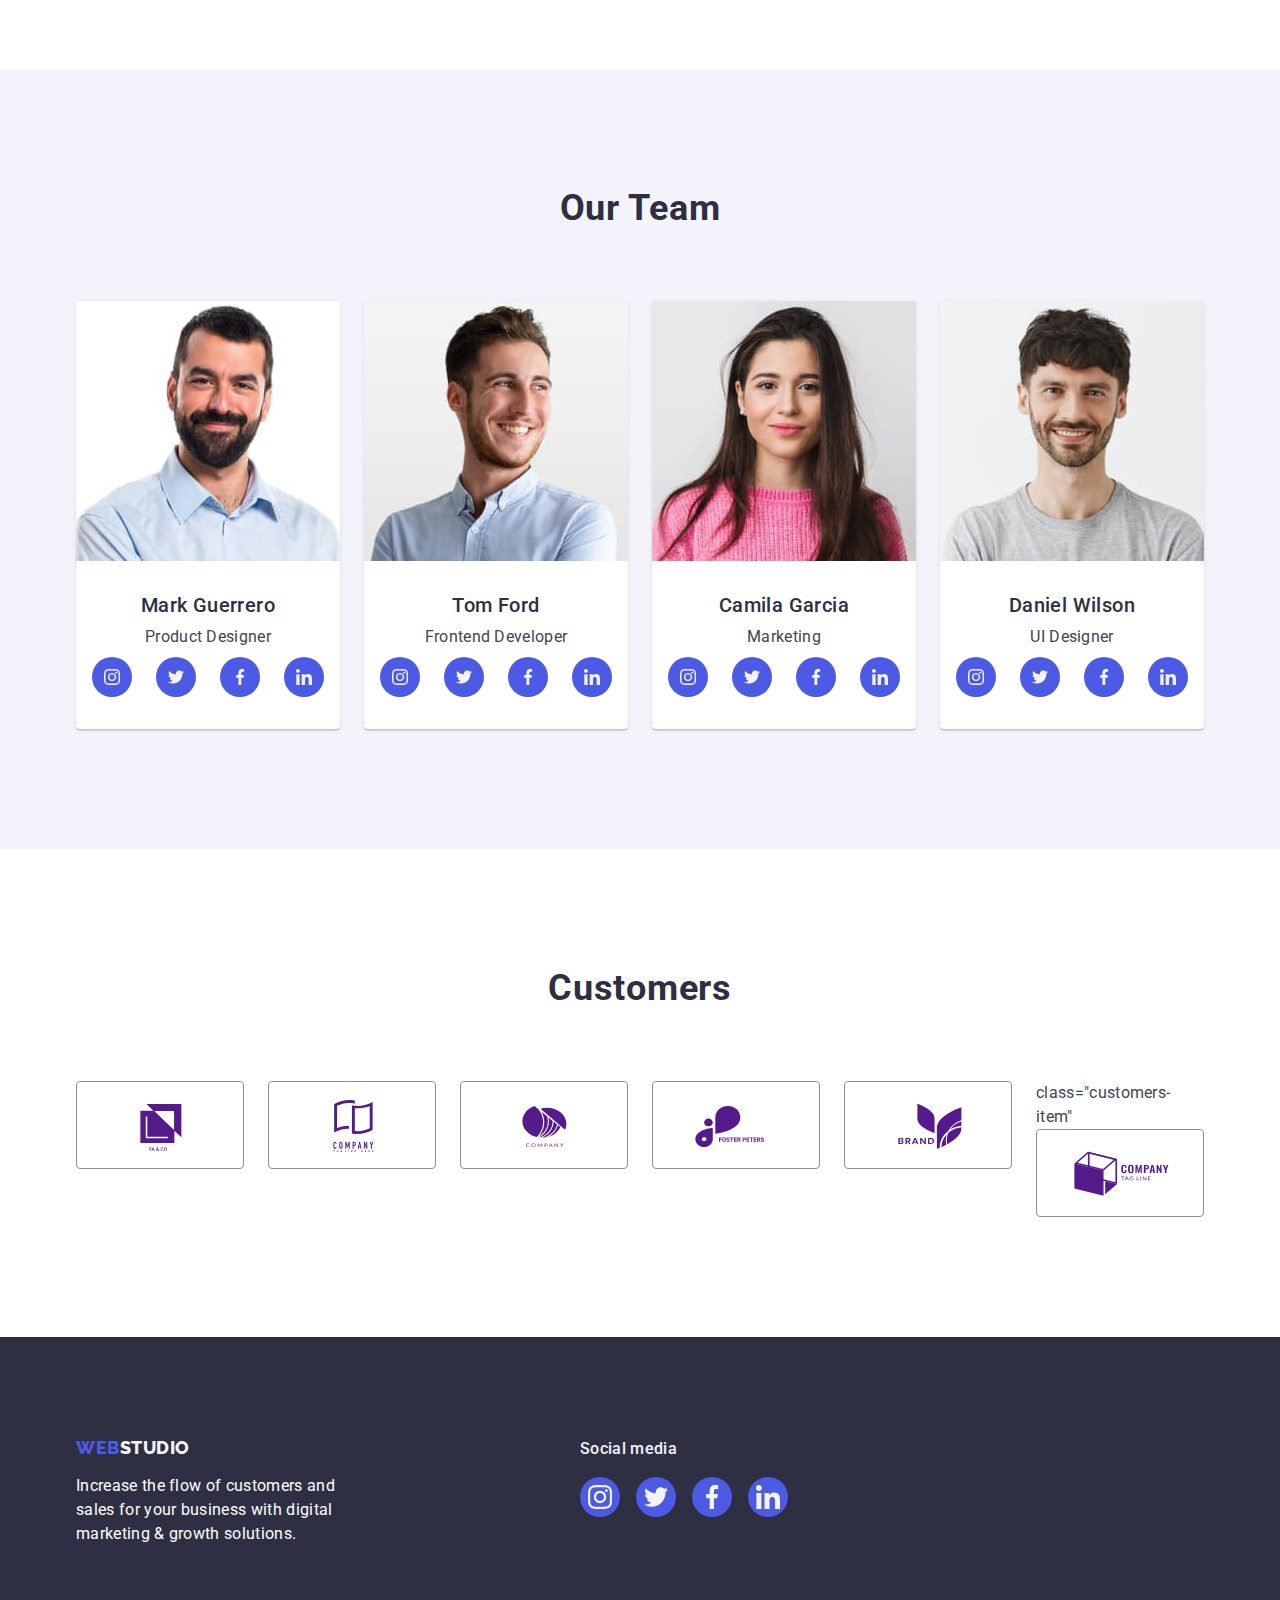
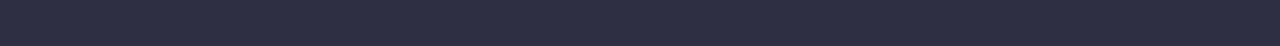
==== commit 5edc8715: "fix hw" ====
--- a/index.html
+++ b/index.html
@@ -164,7 +164,7 @@
                 <h3 class="subtitle">Mark Guerrero</h3>
                 <p class="text">Product Designer</p>
                 <ul class="social-list list">
-                  <li>
+                  <li class="social-item">
                     <a class="social-link link" href="">
                       <svg
                         class="social-icon"
@@ -176,7 +176,7 @@
                       </svg>
                     </a>
                   </li>
-                  <li>
+                  <li class="social-item">
                     <a class="social-link link" href="">
                       <svg
                         class="social-icon"
@@ -188,7 +188,7 @@
                       </svg>
                     </a>
                   </li>
-                  <li>
+                  <li class="social-item">
                     <a class="social-link link" href="">
                       <svg
                         class="social-icon"
@@ -200,7 +200,7 @@
                       </svg>
                     </a>
                   </li>
-                  <li>
+                  <li class="social-item">
                     <a class="social-link link" href="">
                       <svg
                         class="social-icon"
@@ -221,7 +221,7 @@
                 <h3 class="subtitle">Tom Ford</h3>
                 <p class="text">Frontend Developer</p>
                 <ul class="social-list list">
-                  <li>
+                  <li class="social-item">
                     <a class="social-link link" href="">
                       <svg
                         class="social-icon"
@@ -233,7 +233,7 @@
                       </svg>
                     </a>
                   </li>
-                  <li>
+                  <li class="social-item">
                     <a class="social-link link" href="">
                       <svg
                         class="social-icon"
@@ -245,7 +245,7 @@
                       </svg>
                     </a>
                   </li>
-                  <li>
+                  <li class="social-item">
                     <a class="social-link link" href="">
                       <svg
                         class="social-icon"
@@ -257,7 +257,7 @@
                       </svg>
                     </a>
                   </li>
-                  <li>
+                  <li class="social-item">
                     <a class="social-link link" href="">
                       <svg
                         class="social-icon"
@@ -278,7 +278,7 @@
                 <h3 class="subtitle">Camila Garcia</h3>
                 <p class="text">Marketing</p>
                 <ul class="social-list list">
-                  <li>
+                  <li class="social-item">
                     <a class="social-link link" href="">
                       <svg
                         class="social-icon"
@@ -290,7 +290,7 @@
                       </svg>
                     </a>
                   </li>
-                  <li>
+                  <li class="social-item">
                     <a class="social-link link" href="">
                       <svg
                         class="social-icon"
@@ -302,7 +302,7 @@
                       </svg>
                     </a>
                   </li>
-                  <li>
+                  <li class="social-item">
                     <a class="social-link link" href="">
                       <svg
                         class="social-icon"
@@ -314,7 +314,7 @@
                       </svg>
                     </a>
                   </li>
-                  <li>
+                  <li class="social-item">
                     <a class="social-link link" href="">
                       <svg
                         class="social-icon"
@@ -335,7 +335,7 @@
                 <h3 class="subtitle">Daniel Wilson</h3>
                 <p class="text">UI Designer</p>
                 <ul class="social-list list">
-                  <li>
+                  <li class="social-item">
                     <a class="social-link link" href="">
                       <svg
                         class="social-icon"
@@ -347,7 +347,7 @@
                       </svg>
                     </a>
                   </li>
-                  <li>
+                  <li class="social-item">
                     <a class="social-link link" href="">
                       <svg
                         class="social-icon"
@@ -359,7 +359,7 @@
                       </svg>
                     </a>
                   </li>
-                  <li>
+                  <li class="social-item">
                     <a class="social-link link" href="">
                       <svg
                         class="social-icon"
@@ -371,7 +371,7 @@
                       </svg>
                     </a>
                   </li>
-                  <li>
+                  <li class="social-item">
                     <a class="social-link link" href="">
                       <svg
                         class="social-icon"
@@ -394,7 +394,7 @@
         <div class="container">
           <h2 class="section-title">Customers</h2>
           <ul class="customers-list list">
-            <li>
+            <li class="customers-item">
               <a class="customers-link link" href="">
                 <svg
                   class="customers-icon"
@@ -406,7 +406,7 @@
                 </svg>
               </a>
             </li>
-            <li>
+            <li class="customers-item">
               <a class="customers-link link" href="">
                 <svg
                   class="customers-icon"
@@ -418,7 +418,7 @@
                 </svg>
               </a>
             </li>
-            <li>
+            <li class="customers-item">
               <a class="customers-link link" href="">
                 <svg
                   class="customers-icon"
@@ -430,7 +430,7 @@
                 </svg>
               </a>
             </li>
-            <li>
+            <li class="customers-item">
               <a class="customers-link link" href="">
                 <svg
                   class="customers-icon"
@@ -442,7 +442,7 @@
                 </svg>
               </a>
             </li>
-            <li>
+            <li class="customers-item">
               <a class="customers-link link" href="">
                 <svg
                   class="customers-icon"
@@ -454,7 +454,8 @@
                 </svg>
               </a>
             </li>
-            <li>
+            <li class="customers-item">
+              class="customers-item"
               <a class="customers-link link" href="">
                 <svg
                   class="customers-icon"
@@ -472,7 +473,7 @@
     </main>
     <footer class="footer">
       <div class="footer-container container">
-        <div>
+        <div class="footer-wrap">
           <a href="./index.html" class="footer-logo logo link"
             >Web<span class="footer-span">Studio</span></a
           >
@@ -484,8 +485,8 @@
         <div>
           <p class="social-text">Social media</p>
           <ul class="footer-social-list list">
-            <li>
-              <a class="social-link link" href="">
+            <li class="footer-social-item">
+              <a class="footer-social-link link" href="">
                 <svg
                   class="social-icon"
                   width="24"
@@ -496,8 +497,8 @@
                 </svg>
               </a>
             </li>
-            <li>
-              <a class="social-link link" href="">
+            <li class="footer-social-item">
+              <a class="footer-social-link link" href="">
                 <svg
                   class="social-icon"
                   width="24"
@@ -508,8 +509,8 @@
                 </svg>
               </a>
             </li>
-            <li>
-              <a class="social-link link" href="">
+            <li class="footer-social-item">
+              <a class="footer-social-link link" href="">
                 <svg
                   class="social-icon"
                   width="24"
@@ -520,8 +521,8 @@
                 </svg>
               </a>
             </li>
-            <li>
-              <a class="social-link link" href="">
+            <li class="footer-social-item">
+              <a class="footer-social-link" href="">
                 <svg
                   class="social-icon"
                   width="24"
--- a/css/styles.css
+++ b/css/styles.css
@@ -7,6 +7,7 @@
     --slate: #434455;
     --cloud: #F4F4FD;
     --cornflower:#E7E9FC;
+    --light-slate: #8E8F99;
 }
 
 h1,
@@ -95,6 +96,7 @@
 
 .heder {
     border-bottom: 1px solid var(--cornflower);
+    box-shadow: 0px 1px 6px 0px rgba(46, 47, 66, 0.08), 0px 1px 1px 0px rgba(46, 47, 66, 0.16), 0px 2px 1px 0px rgba(46, 47, 66, 0.08);
 }
 
 .heder-container {
@@ -199,6 +201,7 @@
     background-size: cover;
     background-position: center;
     max-width: 1440px;
+    background-repeat: no-repeat;
 }
 
 
@@ -262,10 +265,14 @@
 }
 
 .wrap-icon {
+    display: flex;
+    align-items: center;
+    justify-content: center;
     width: 100%;
     margin-bottom: 8px;
     padding-top: 24px;
     padding-bottom: 24px;
+    border-radius: 4px;
     background-color: var(--cloud);
 }
 
@@ -310,11 +317,14 @@
 
 .team-item {
     border-radius: 0px 0px 4px 4px;
+    box-shadow: 0px 1px 6px rgba(46, 47, 66, 0.08),
+        0px 1px 1px rgba(46, 47, 66, 0.16),
+        0px 2px 1px rgba(46, 47, 66, 0.08);
     background-color: var(--white);
 }
 
 .wrap {
-    padding: 32px 16px;
+    padding: 32px 0;
     text-align: center;
 }
 
@@ -324,6 +334,7 @@
 
 .social-list {
     display: flex;
+    justify-content: center;
     gap: 24px;
 }
 
@@ -335,6 +346,7 @@
 height: 40px;
 border-radius: 50%;
 background-color: var(--iris);
+fill: var(--cloud);
 
 transition: background-color cubic-bezier(0.4, 0, 0.2, 1) 250ms;
 }
@@ -362,18 +374,25 @@
     justify-content: center;
     align-items: center;
     border-radius: 4px;
-    border: 1px solid #8E8F99;
-    fill: #8E8F99;
-
-    transition: border cubic-bezier(0.4, 0, 0.2, 1) 250ms,
-                fill cubic-bezier(0.4, 0, 0.2, 1) 250ms ;
+    border: 1px solid var(--light-slate);
+    fill: var(--light-slate);
+
+    transition: border-color 250ms cubic-bezier(0.4, 0, 0.2, 1),
+        color 250ms cubic-bezier(0.4, 0, 0.2, 1);
 }
 
 .customers-link:hover,
 .customers-link:focus {
-    border: 1px solid var(--ocean);
-    fill: var(--ocean);
-}
+    border: 1px solid #404bbf;
+    fill: #404bbf;
+   
+}
+
+.customers-icon {
+    fill: currentColor;
+}
+
+
 
 
 /* ============== Customers ==================== */
@@ -386,11 +405,16 @@
 
 .footer-container {
     display: flex;
+    align-items: baseline;
     gap: 120px;
     padding-top: 100px;
     padding-bottom: 100px;
 }
 
+.footer-wrap {
+    margin-right: 120px;
+}
+
 .footer-logo {
     display: inline-block;
     margin-bottom: 16px;
@@ -402,7 +426,7 @@
 
 .footer-text{  
     width: 264px;
-    color: var(--cloud);
+    color: #FFFFFF;
 }
 
 .social-text {
@@ -419,6 +443,19 @@
 .footer-social-list .social-link:hover,
 .footer-social-list .social-link:focus {
     background-color: #31D0AA;
+}
+
+.footer-social-link {
+    display: flex;
+    align-items: center;
+    justify-content: center;
+    width: 40px;
+    height: 40px;
+    border-radius: 50%;
+    background-color: var(--iris);
+    fill: #f4f4fd;
+
+    transition: background-color cubic-bezier(0.4, 0, 0.2, 1) 250ms;
 }
 /* ============== Footer STYLES ============== */
 
@@ -458,35 +495,48 @@
     left: 50%;
     transform: translate(-50%, -50%);
     width: 408px;
-    height: 584px;
+    min-height: 584px;
     border-radius: 4px;
     background: #FCFCFC;
     box-shadow: 0px 2px 1px 0px rgba(0, 0, 0, 0.20), 0px 1px 3px 0px rgba(0, 0, 0, 0.12), 0px 1px 1px 0px rgba(0, 0, 0, 0.14);
+
+    transition: transform 250ms cubic-bezier(0.4, 0, 0.2, 1);
 }
 
 
 
 .modal-close-btn {
+    display: flex;
+    align-items: center;
+    justify-content: center;
     position: absolute;
     top: 24px;
     right: 24px;
     width: 24px;
     height: 24px;
+    padding: 0;
     background-color: var(--cornflower);
     border-radius: 50%;
     border: 1px solid rgba(0, 0, 0, 0.10);
     fill: var(--navy-blue);
 
-    transition: background-color cubic-bezier(0.4, 0, 0.2, 1) 250ms,
-            fill cubic-bezier(0.4, 0, 0.2, 1) 250ms,
-            border cubic-bezier(0.4, 0, 0.2, 1) 250ms,;
-}
-
+    transition: background-color 250ms cubic-bezier(0.4, 0, 0.2, 1),
+        border 250ms cubic-bezier(0.4, 0, 0.2, 1);
+}
+
+
+.modal-close-btn:hover,
+.modal-close-btn:focus,
 .modal-close-btn:active {
     fill: var(--white);
     background-color: var(--ocean);
-    border: transparent;
-}
+    border: none;
+}
+
+.close-btn-icon {
+    transition: fill 250ms cubic-bezier(0.4, 0, 0.2, 1);
+}
+
 
 /* ===============MODAL============== */
 
@@ -504,7 +554,14 @@
     margin-bottom: 72px;
 }
 
-.portfolio-btn{
+.filter-item {
+    transition: color 250ms cubic-bezier(0.4, 0, 0.2, 1),
+        background-color 250ms cubic-bezier(0.4, 0, 0.2, 1),
+        border-color 250ms cubic-bezier(0.4, 0, 0.2, 1),
+        box-shadow 250ms cubic-bezier(0.4, 0, 0.2, 1);
+}
+
+.portfolio-btn {
     display: block;
     padding: 12px 24px;
     border: 1px solid var(--cornflower);
@@ -524,6 +581,7 @@
     border: 1px solid transparent;
     background-color: var(--ocean);
     color: var(--white);
+    box-shadow: 0px 3px 1px rgba(0, 0, 0, 0.1), 0px 2px 1px rgba(0, 0, 0, 0.08), 0px 2px 2px rgba(0, 0, 0, 0.12);
 }
 
 .portfolio-list {
@@ -531,6 +589,21 @@
     flex-wrap: wrap;
     row-gap: 48px;
     column-gap: 24px;
+}
+
+.portfolio-item {
+    transition: box-shadow 250ms cubic-bezier(0.4, 0, 0.2, 1);
+}
+
+
+.portfolio-link {
+    display: block;
+}
+
+.portfolio-link:hover .overlay,
+.portfolio-link:focus .overlay {
+    transform: translateY(0);
+    box-shadow: 0px 1px 6px rgba(46, 47, 66, 0.08), 0px 1px 1px rgba(46, 47, 66, 0.16), 0px 2px 1px rgba(46, 47, 66, 0.08);
 }
 
 .wrap-overlay {
@@ -554,16 +627,13 @@
 
 }
 
-.portfolio-link:hover .overlay,
-.portfolio-link:focus .overlay {
-    transform: translateY(0);
-}
+
 
 .portfolio-wrap {
     border: 1px solid #e7e9fc;
     border-top: none;
     padding: 32px 16px;
-    box-shadow: none;
+    
 
     transition: border cubic-bezier(0.4, 0, 0.2, 1) 250ms,
             background-color cubic-bezier(0.4, 0, 0.2, 1) 250ms,
@@ -574,7 +644,7 @@
 .portfolio-link:focus .portfolio-wrap {
     border: 1px solid var(--cloud);
     background-color: var(--white);
-    box-shadow: 0px 2px 1px 0px rgba(46, 47, 66, 0.08), 0px 1px 1px 0px rgba(46, 47, 66, 0.16), 0px 1px 6px 0px rgba(46, 47, 66, 0.08);
+    
 }
 
 
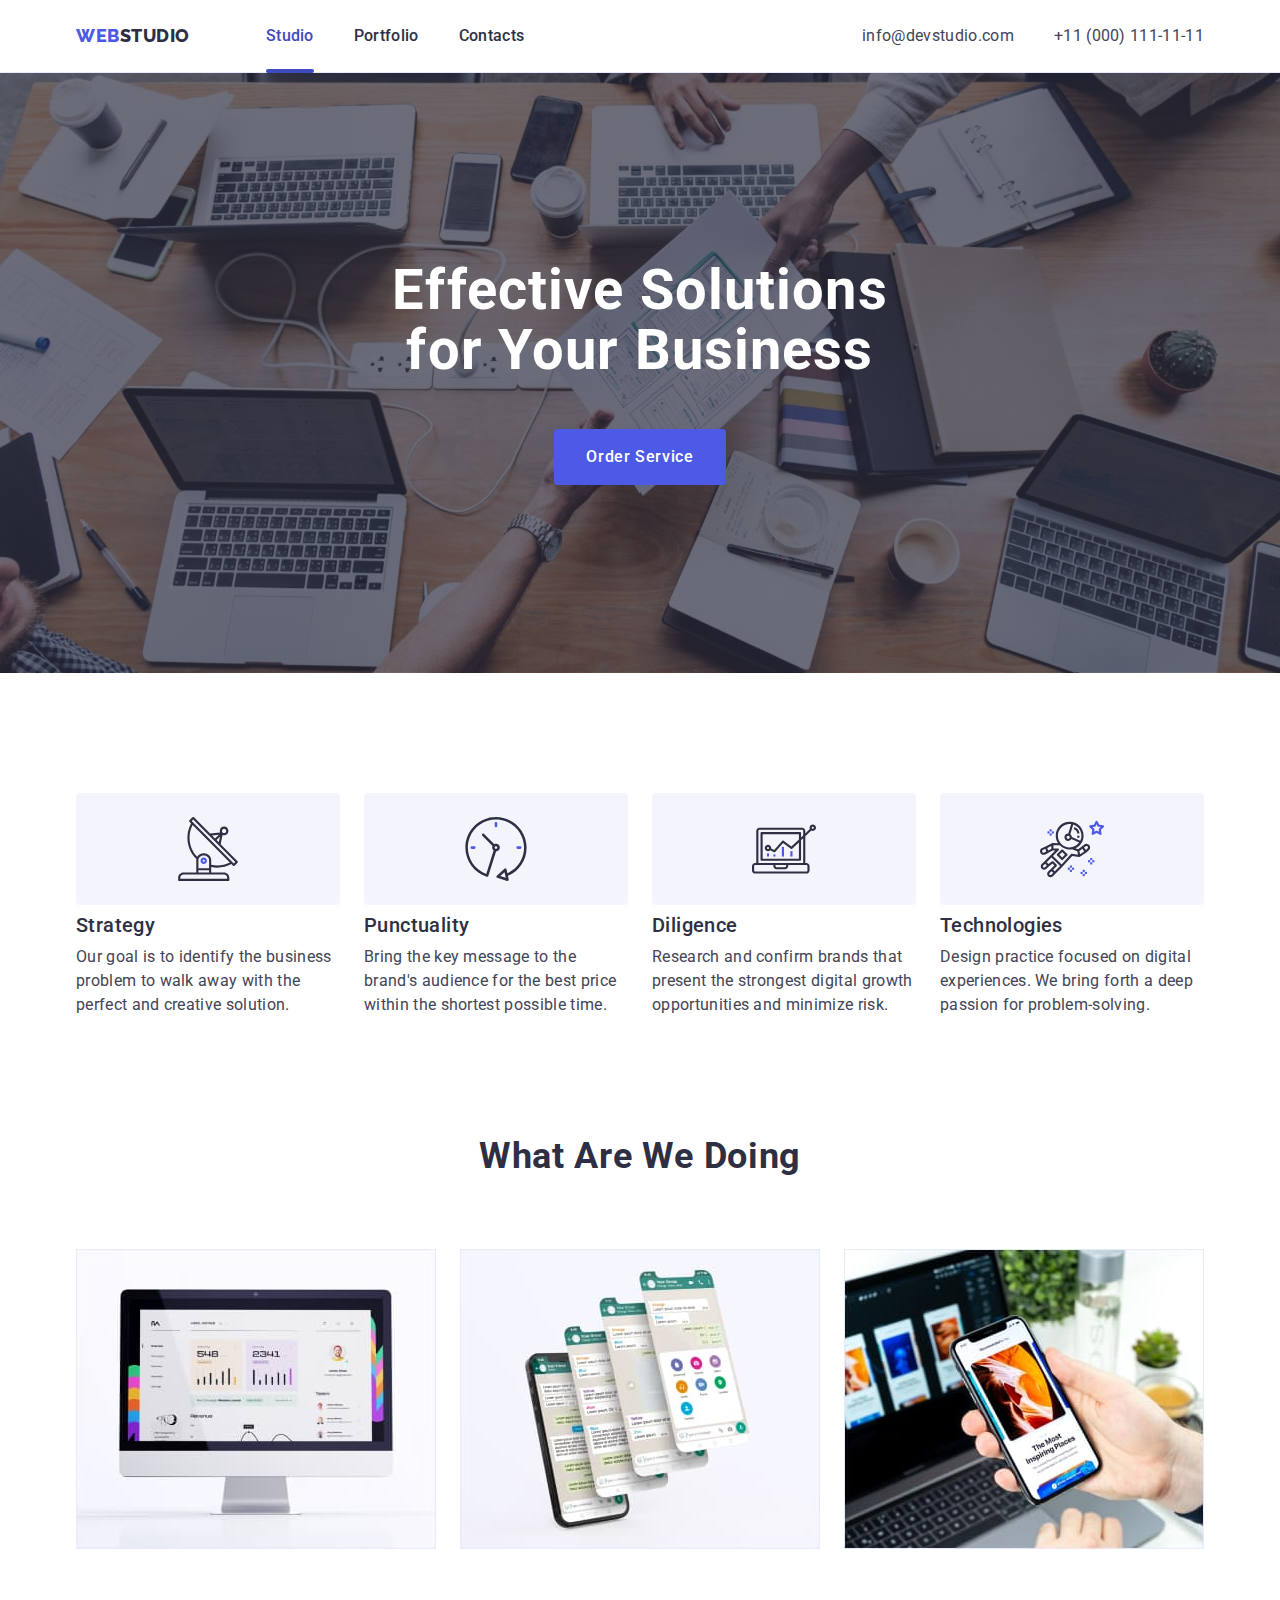
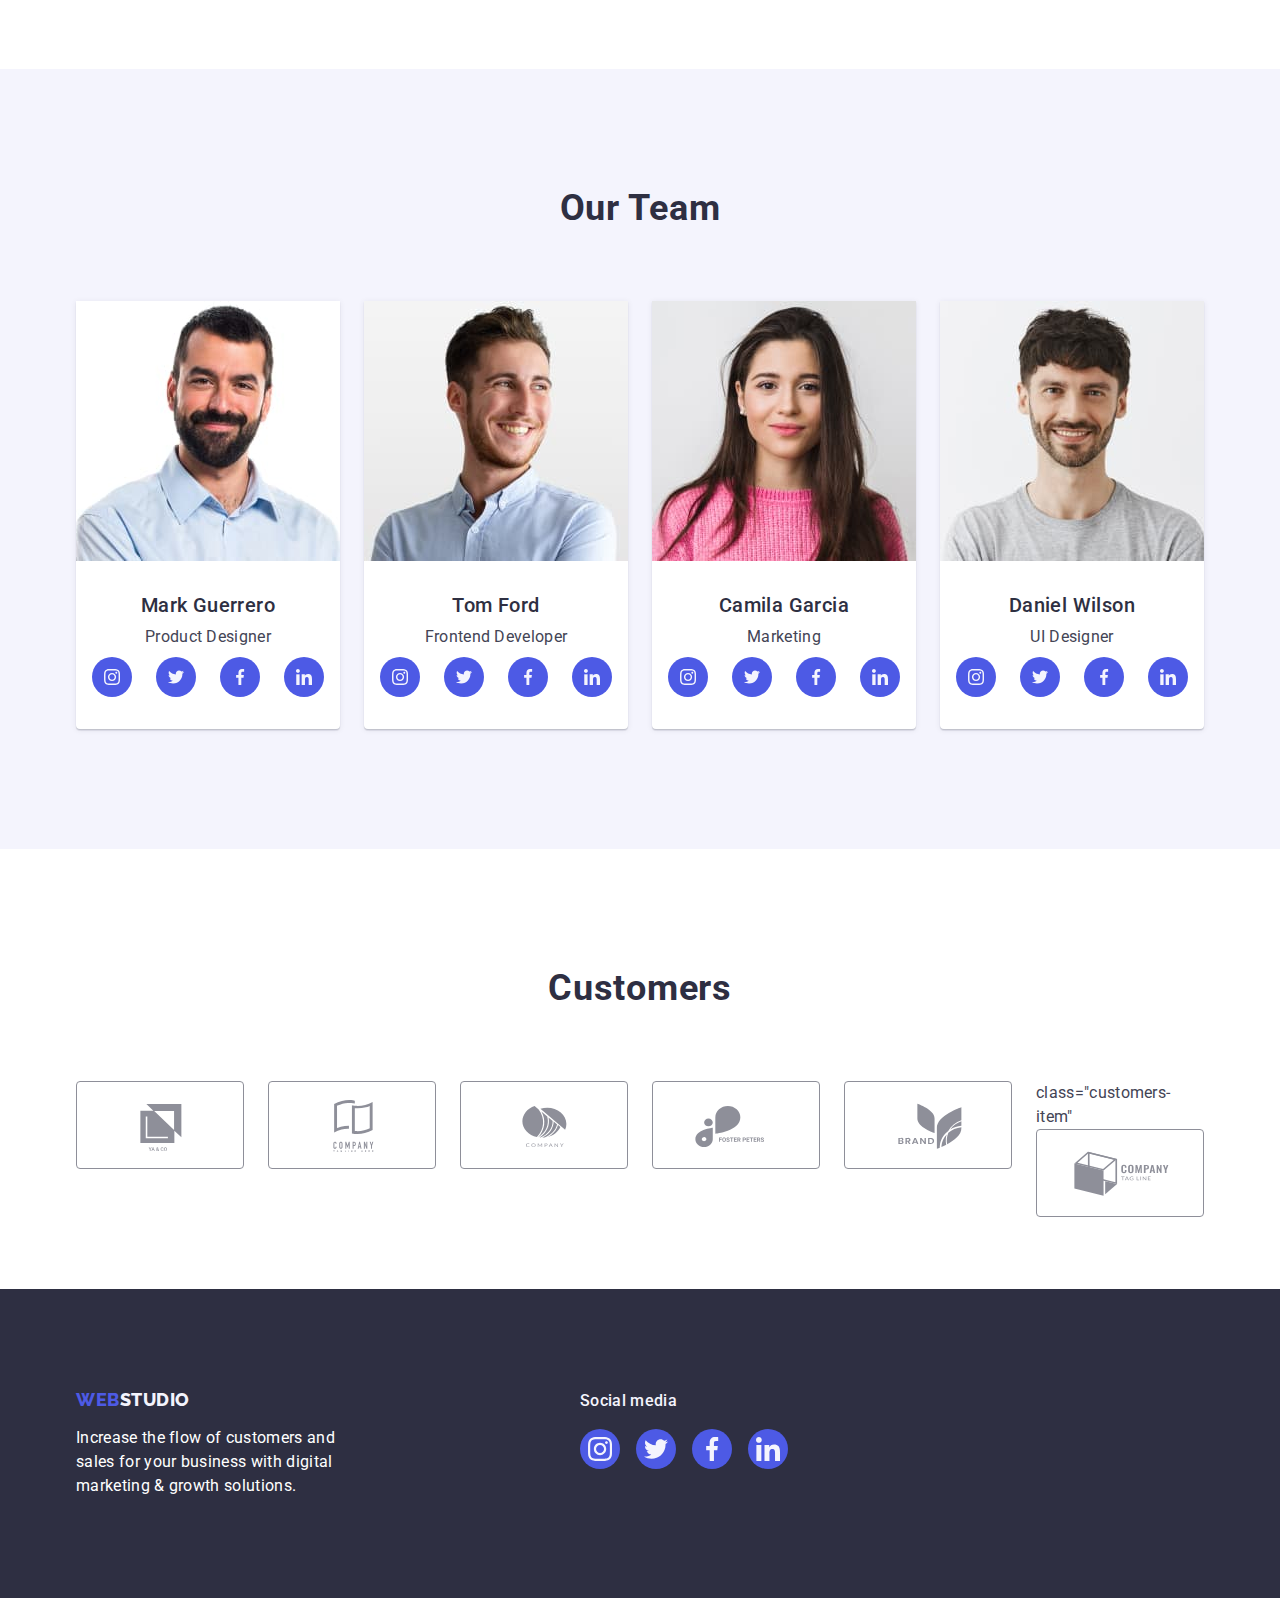
==== commit d4c2a793: "pfff" ====
--- a/index.html
+++ b/index.html
@@ -522,7 +522,7 @@
               </a>
             </li>
             <li class="footer-social-item">
-              <a class="footer-social-link" href="">
+              <a class="footer-social-link link" href="">
                 <svg
                   class="social-icon"
                   width="24"
--- a/css/styles.css
+++ b/css/styles.css
@@ -366,16 +366,19 @@
     display: flex;
     gap: 24px;
 }
+.customers-item {
+    height: 88px;
+}
 
 .customers-link {
     display: flex;
     width: 168px;
-    height: 88px;
+    height: 100%;
     justify-content: center;
     align-items: center;
     border-radius: 4px;
     border: 1px solid var(--light-slate);
-    fill: var(--light-slate);
+    color: var(--light-slate);
 
     transition: border-color 250ms cubic-bezier(0.4, 0, 0.2, 1),
         color 250ms cubic-bezier(0.4, 0, 0.2, 1);
@@ -384,7 +387,7 @@
 .customers-link:hover,
 .customers-link:focus {
     border: 1px solid #404bbf;
-    fill: #404bbf;
+    color: #404bbf;
    
 }
 
@@ -426,7 +429,7 @@
 
 .footer-text{  
     width: 264px;
-    color: #FFFFFF;
+    color: var(--white);
 }
 
 .social-text {
@@ -440,10 +443,7 @@
     gap: 16px;
 }
 
-.footer-social-list .social-link:hover,
-.footer-social-list .social-link:focus {
-    background-color: #31D0AA;
-}
+
 
 .footer-social-link {
     display: flex;
@@ -457,6 +457,12 @@
 
     transition: background-color cubic-bezier(0.4, 0, 0.2, 1) 250ms;
 }
+
+.footer-social-link:hover,
+.footer-social-link:focus {
+    background-color: #31D0AA;
+}
+
 /* ============== Footer STYLES ============== */
 
 
@@ -554,12 +560,6 @@
     margin-bottom: 72px;
 }
 
-.filter-item {
-    transition: color 250ms cubic-bezier(0.4, 0, 0.2, 1),
-        background-color 250ms cubic-bezier(0.4, 0, 0.2, 1),
-        border-color 250ms cubic-bezier(0.4, 0, 0.2, 1),
-        box-shadow 250ms cubic-bezier(0.4, 0, 0.2, 1);
-}
 
 .portfolio-btn {
     display: block;
@@ -571,9 +571,10 @@
     letter-spacing: 0.04em;
     color: var(--iris);
 
-    transition: border cubic-bezier(0.4, 0, 0.2, 1) 250ms,
-        background-color cubic-bezier(0.4, 0, 0.2, 1) 250ms,
-        color cubic-bezier(0.4, 0, 0.2, 1) 250ms;
+    transition: color 250ms cubic-bezier(0.4, 0, 0.2, 1),
+            background-color 250ms cubic-bezier(0.4, 0, 0.2, 1),
+            border-color 250ms cubic-bezier(0.4, 0, 0.2, 1),
+            box-shadow 250ms cubic-bezier(0.4, 0, 0.2, 1);
 }
 
 .portfolio-btn:hover,
@@ -591,17 +592,13 @@
     column-gap: 24px;
 }
 
-.portfolio-item {
-    transition: box-shadow 250ms cubic-bezier(0.4, 0, 0.2, 1);
-}
-
-
 .portfolio-link {
     display: block;
-}
-
-.portfolio-link:hover .overlay,
-.portfolio-link:focus .overlay {
+    transition: box-shadow 250ms cubic-bezier(0.4, 0, 0.2, 1);
+}
+
+.portfolio-link:hover,
+.portfolio-link:focus {
     transform: translateY(0);
     box-shadow: 0px 1px 6px rgba(46, 47, 66, 0.08), 0px 1px 1px rgba(46, 47, 66, 0.16), 0px 2px 1px rgba(46, 47, 66, 0.08);
 }
@@ -624,10 +621,12 @@
     transform: translateY(+100%);
 
     transition: transform cubic-bezier(0.4, 0, 0.2, 1) 250ms;
-
-}
-
-
+}
+
+.portfolio-link:hover .overlay,
+.portfolio-link:focus .overlay {
+    transform: translateY(0);
+}
 
 .portfolio-wrap {
     border: 1px solid #e7e9fc;
@@ -640,13 +639,6 @@
             box-shadow cubic-bezier(0.4, 0, 0.2, 1) 250ms;
 }
 
-.portfolio-link:hover .portfolio-wrap,
-.portfolio-link:focus .portfolio-wrap {
-    border: 1px solid var(--cloud);
-    background-color: var(--white);
-    
-}
-
 
 
 .text{
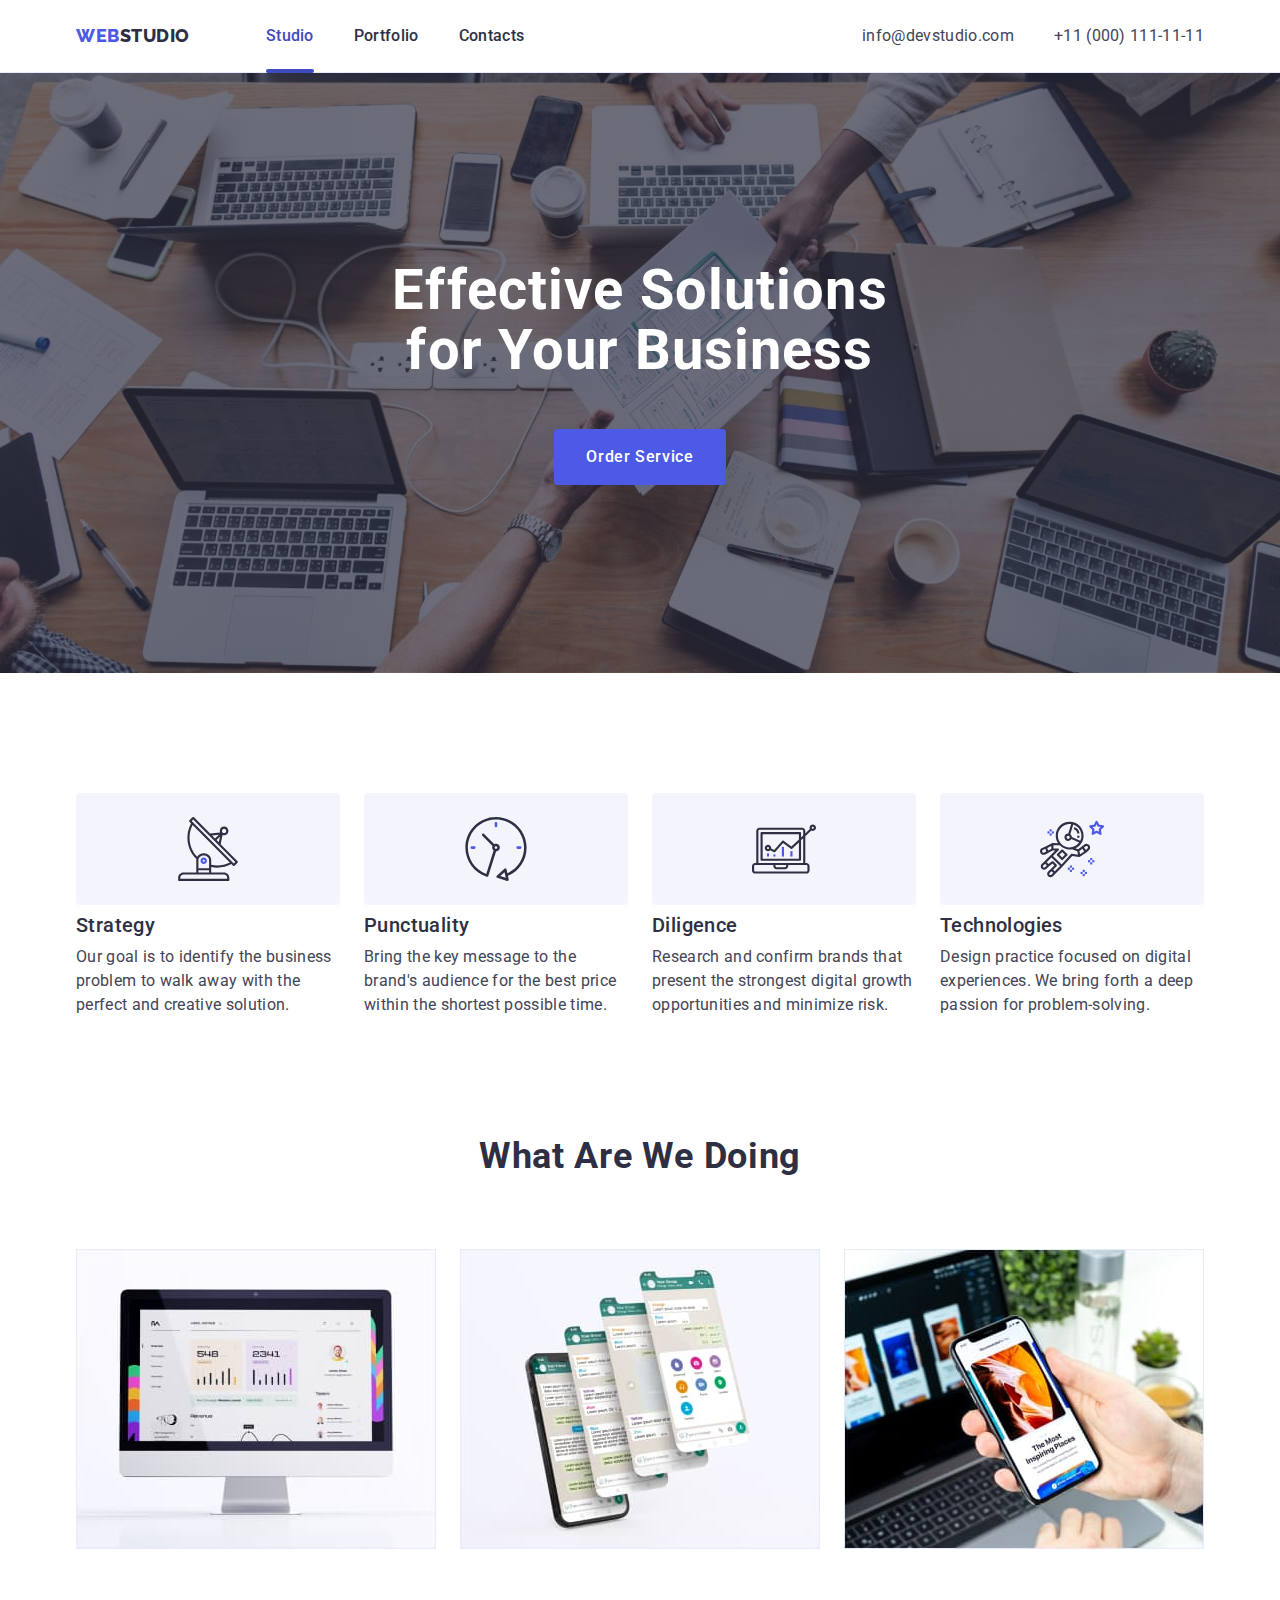
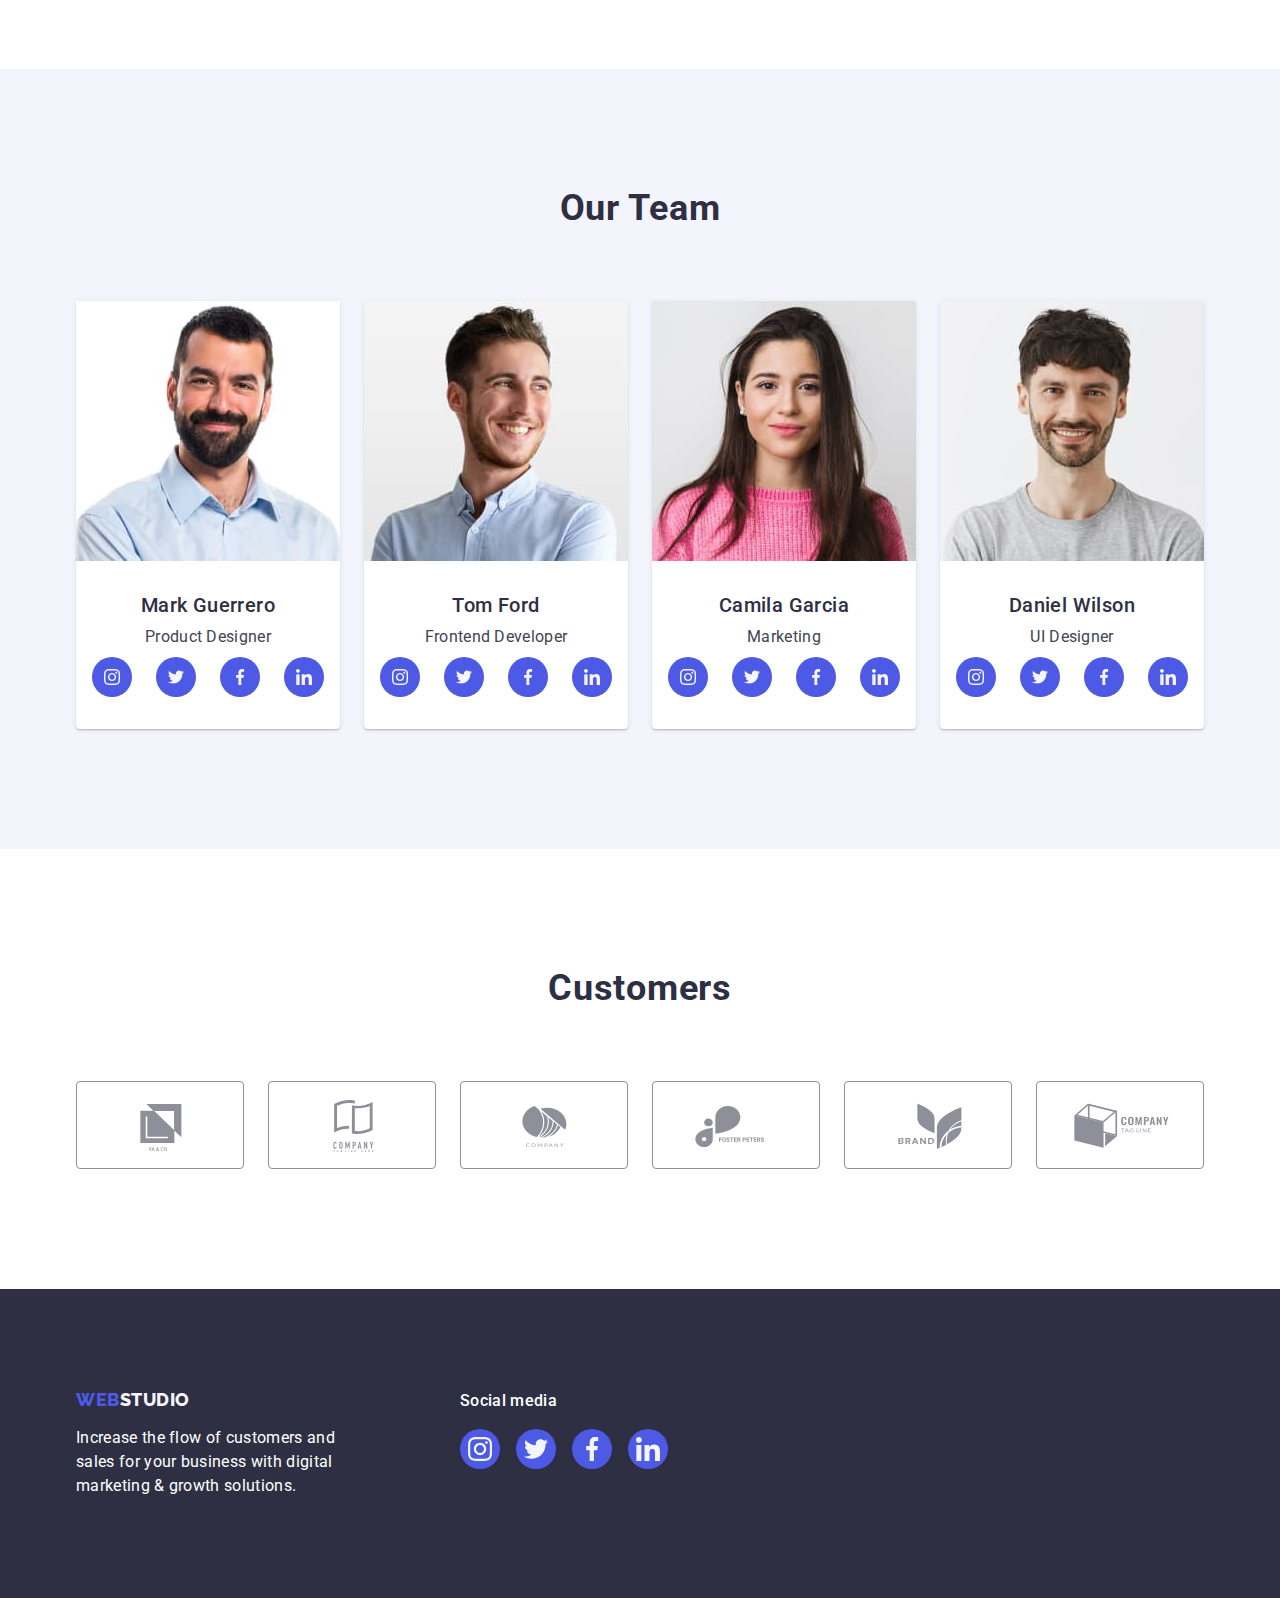
==== commit 8030b232: "finash fixed" ====
--- a/index.html
+++ b/index.html
@@ -455,7 +455,6 @@
               </a>
             </li>
             <li class="customers-item">
-              class="customers-item"
               <a class="customers-link link" href="">
                 <svg
                   class="customers-icon"
--- a/css/styles.css
+++ b/css/styles.css
@@ -404,14 +404,14 @@
 
 .footer {
     background-color: var(--navy-blue);
-}
-
-.footer-container {
-    display: flex;
-    align-items: baseline;
-    gap: 120px;
     padding-top: 100px;
     padding-bottom: 100px;
+}
+
+.footer-container {
+    display: flex;
+    align-items: baseline;
+
 }
 
 .footer-wrap {
@@ -435,7 +435,7 @@
 .social-text {
     font-weight: 500;
     margin-bottom: 16px;;
-    color: var(--cloud);
+    color: var(--white);
 }
 
 .footer-social-list{
